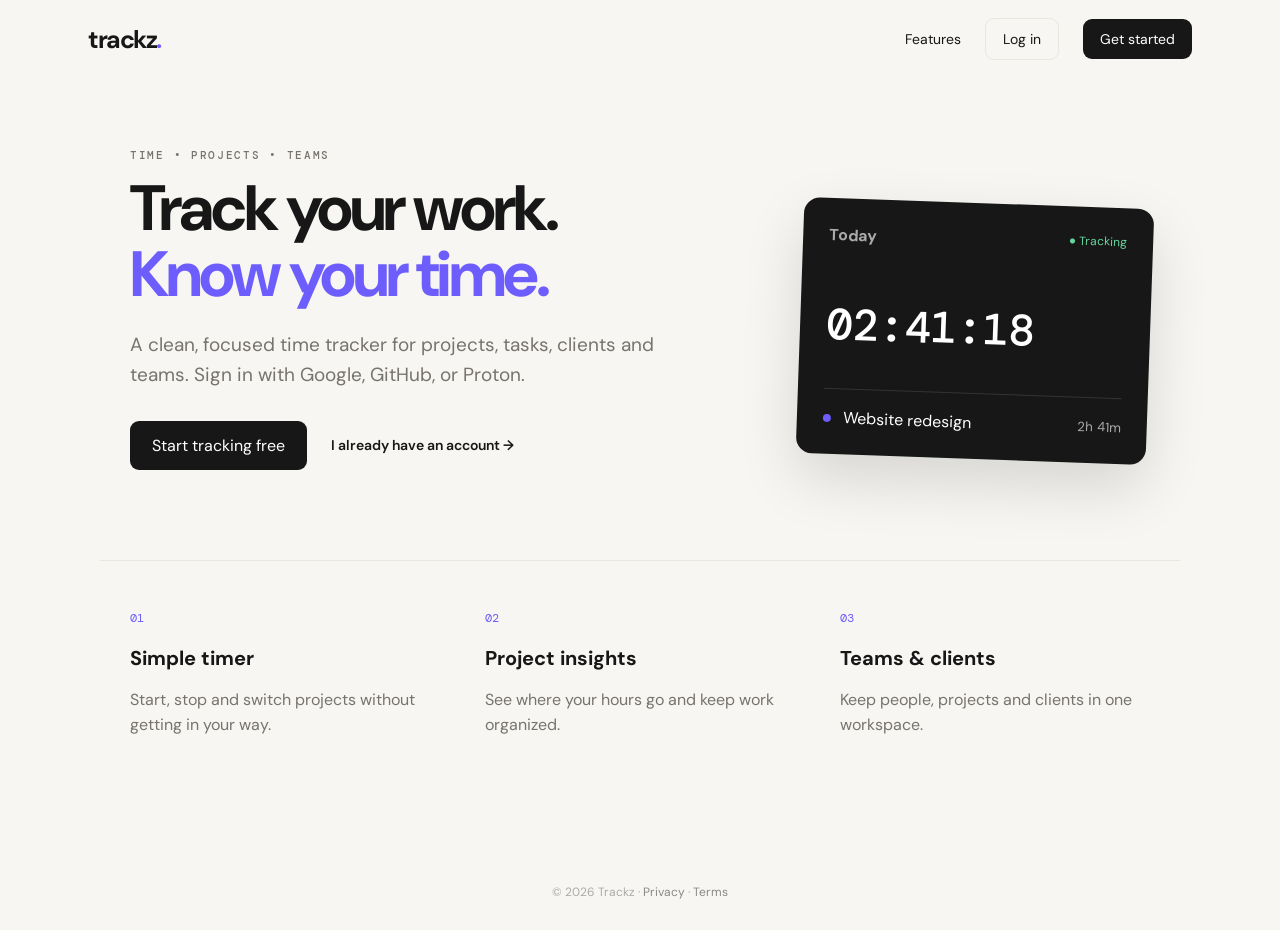
==== docs/index.html @ 12b36a04 "Publish Trackz on GitHub Pages. The Node server cannot run here, so the app is a static workspace th" ====
<!doctype html><html><head><meta charset="utf-8"><meta name="viewport" content="width=device-width,initial-scale=1"><title>Trackz — Time tracking</title><link rel="stylesheet" href="css/trackz.css"></head><body class="landing"><nav><a class="brand" href="index.html">trackz<span>.</span></a><div><a href="#features">Features</a><a href="login.html" class="btn ghost">Log in</a><a href="login.html" class="btn">Get started</a></div></nav><main class="hero"><div class="eyebrow">TIME • PROJECTS • TEAMS</div><h1>Track your work.<br><em>Know your time.</em></h1><p>A clean, focused time tracker for projects, tasks, clients and teams. Sign in with Google, GitHub, or Proton.</p><div class="actions"><a class="btn big" href="login.html">Start tracking free</a><a class="textlink" href="login.html">I already have an account →</a></div><div class="hero-card"><div class="mini-top"><b>Today</b><span>● Tracking</span></div><div class="timer-preview">02:41:18</div><div class="fake-row"><i></i><span>Website redesign</span><small>2h 41m</small></div></div></main><section id="features" class="features"><article><b>01</b><h3>Simple timer</h3><p>Start, stop and switch projects without getting in your way.</p></article><article><b>02</b><h3>Project insights</h3><p>See where your hours go and keep work organized.</p></article><article><b>03</b><h3>Teams & clients</h3><p>Keep people, projects and clients in one workspace.</p></article></section><footer>© 2026 Trackz · <a href="privacy.html">Privacy</a> · <a href="terms.html">Terms</a></footer></body></html>
---- docs/css/trackz.css ----
@import url('https://fonts.googleapis.com/css2?family=DM+Mono:wght@400;500&family=DM+Sans:wght@400;500;600;700&display=swap');
:root{--ink:#171717;--muted:#77736d;--line:#e9e6df;--paper:#f7f6f2;--white:#fff;--accent:#6d5dfc;--green:#21a36a}*{box-sizing:border-box}body{margin:0;color:var(--ink);background:var(--paper);font-family:'DM Sans',sans-serif}a{text-decoration:none;color:inherit}.brand{font-weight:700;font-size:25px;letter-spacing:-1.5px}.brand span{color:var(--accent)}.btn{border:0;background:var(--ink);color:#fff;border-radius:9px;padding:11px 17px;font:600 14px inherit;cursor:pointer;display:inline-flex;align-items:center;justify-content:center}.btn:hover{transform:translateY(-1px)}.btn.big{padding:14px 22px}.btn.ghost{background:transparent;color:var(--ink);border:1px solid var(--line)}.landing nav{height:78px;display:flex;align-items:center;justify-content:space-between;max-width:1160px;margin:auto;padding:0 28px}.landing nav div{display:flex;align-items:center;gap:24px;font-size:14px}.hero{max-width:1080px;margin:70px auto 90px;padding:0 30px;position:relative}.eyebrow{font:500 11px 'DM Mono';letter-spacing:1.7px;color:var(--muted)}h1{font-size:64px;line-height:1.03;letter-spacing:-3px;margin:14px 0 22px}.hero h1 em{font-style:normal;color:var(--accent)}.hero p{max-width:560px;color:var(--muted);font-size:19px;line-height:1.6}.actions{display:flex;gap:24px;align-items:center;margin-top:30px}.textlink{font-size:14px;font-weight:600}.hero-card{position:absolute;right:30px;top:55px;background:#171717;color:#fff;width:350px;padding:26px;border-radius:16px;box-shadow:0 24px 60px #0002;transform:rotate(2deg)}.mini-top{display:flex;justify-content:space-between;color:#aaa}.mini-top span{color:#65d59c;font-size:12px}.timer-preview{font:500 44px 'DM Mono';margin:50px 0 35px}.fake-row{border-top:1px solid #333;padding-top:18px;display:flex;gap:12px;align-items:center}.fake-row i{width:8px;height:8px;border-radius:50%;background:var(--accent)}.fake-row small{margin-left:auto;color:#aaa}.features{max-width:1080px;margin:auto;padding:45px 30px 100px;display:grid;grid-template-columns:repeat(3,1fr);gap:45px;border-top:1px solid var(--line)}.features b{font:12px 'DM Mono';color:var(--accent)}.features h3{font-size:20px;margin:18px 0 8px}.features p{color:var(--muted);line-height:1.6}footer{padding:30px;text-align:center;color:#aaa;font-size:12px}footer a{color:#888}.legal{max-width:760px;margin:40px auto 80px;padding:0 28px}.legal h1{font-size:48px;letter-spacing:-2px}.legal h2{font-size:22px;margin:36px 0 10px}.legal p{color:var(--muted);line-height:1.7;font-size:16px}.auth{min-height:100vh;display:grid;place-items:center;background:#171717}.auth-card{background:#fff;width:min(430px,calc(100% - 32px));padding:42px;border-radius:16px}.auth-card h1{font-size:36px;letter-spacing:-1.8px;margin:35px 0 8px}.auth-card p{color:var(--muted);line-height:1.5}.auth-card form{display:grid;gap:16px}label{font-size:13px;font-weight:600;display:grid;gap:7px}input,select,textarea{width:100%;border:1px solid #ddd8cf;border-radius:8px;padding:12px 13px;background:#fff;font:14px inherit;color:var(--ink);outline:none}input:focus,textarea:focus,select:focus{border-color:var(--accent)}textarea{min-height:100px;resize:vertical}.oauth{display:grid;gap:10px;margin-top:24px}.oauth a,.oauth-btn{border:1px solid var(--line);padding:12px;border-radius:8px;text-align:center;font-size:13px;font-weight:600;display:flex;align-items:center;justify-content:center;gap:10px}.oauth-btn svg{width:18px;height:18px;flex-shrink:0}.oauth-btn:hover{background:#f7f6f2}.oauth-page{min-height:100vh;display:grid;place-items:center;background:#f2f2f2}.oauth-page.github{background:#0d1117;color:#e6edf3}.oauth-shell{background:#fff;width:min(430px,calc(100% - 32px));padding:40px;border-radius:16px;box-shadow:0 16px 40px #0001}.oauth-page.github .oauth-shell{background:#161b22;border:1px solid #30363d;box-shadow:none}.oauth-brand{width:48px;height:48px;display:grid;place-items:center;margin-bottom:8px}.oauth-brand svg{width:40px;height:40px}.oauth-page h1{font-size:28px;letter-spacing:-1px;margin:8px 0}.oauth-page p{color:var(--muted);margin:0 0 24px}.oauth-page.github p{color:#8b949e}.oauth-page form{display:grid;gap:14px}.oauth-page .btn.big{width:100%}.oauth-page.github .btn{background:#238636}.oauth-page.google .btn{background:#1a73e8}.oauth-back{display:inline-block;margin-top:22px;font-size:13px;font-weight:600;color:var(--accent)}.oauth-page.github .oauth-back{color:#58a6ff}.connect-card{width:min(560px,calc(100% - 32px))}.setup-steps{margin:22px 0 8px;padding-left:20px;color:var(--muted);line-height:1.55;font-size:14px}.setup-steps li{margin:0 0 14px}.setup-steps a{color:var(--accent);font-weight:600}.setup-steps code{font:12px 'DM Mono',monospace;background:#f0eee8;padding:2px 6px;border-radius:4px}.copy-row{display:flex;gap:8px;margin-top:8px}.copy-row input{font:12px 'DM Mono',monospace}.or{display:flex;align-items:center;gap:10px;color:#aaa;margin:22px 0}.or:before,.or:after{content:'';height:1px;background:var(--line);flex:1}.or span{font-size:11px}.switch{text-align:center;margin-bottom:0}.switch a{color:var(--accent);font-weight:600}.error{color:#c0392b;font-size:13px}.app{min-height:100vh;display:flex}.app aside{width:235px;background:#fff;border-right:1px solid var(--line);padding:27px 17px;display:flex;flex-direction:column}.side{margin-top:55px;display:grid;gap:6px}.side a{padding:11px 12px;border-radius:8px;color:#777;display:flex;gap:12px;font-size:14px}.side a.active,.side a:hover{background:#f0eee8;color:var(--ink)}.side-bottom{margin-top:auto}.content{flex:1;padding:40px 5vw;max-width:1400px}.top{display:flex;align-items:center;justify-content:space-between;margin-bottom:35px}.top h1{font-size:38px;letter-spacing:-2px;margin:8px 0}.user{font-size:13px;font-weight:600}.stats{display:grid;grid-template-columns:repeat(4,1fr);gap:14px;margin-bottom:25px}.stats>div,.panel{background:#fff;border:1px solid var(--line);border-radius:13px;padding:22px}.stats span,.stats small{display:block;color:var(--muted);font-size:12px}.stats strong{display:block;font:500 28px 'DM Mono';margin:14px 0 7px}.grid{display:grid;grid-template-columns:1.4fr 1fr;gap:18px}.panel-head{display:flex;justify-content:space-between;align-items:center}.panel-head h2{font-size:16px;margin:0}.panel-head a{font-size:12px;color:var(--accent);font-weight:600}.list{margin-top:18px}.list:empty:after{content:'No activity yet.';display:block;color:#aaa;padding:25px 0;text-align:center}.row{display:flex;align-items:center;padding:15px 0;border-bottom:1px solid var(--line);gap:12px}.row:last-child{border:0}.dot{width:9px;height:9px;border-radius:50%}.row main{flex:1}.row main b{font-size:13px}.row main small{display:block;color:#999;margin-top:4px}.row>time{font:12px 'DM Mono'}.timer-panel{background:#171717;color:#fff;border-radius:16px;padding:45px;text-align:center;margin-bottom:20px}.timer-input{max-width:500px;background:#292929;border-color:#444;color:#fff;text-align:center;font-size:16px}.timer-panel select{max-width:500px;background:#292929;border-color:#444;color:#fff;margin:12px}.timer-panel #clock{font:500 70px 'DM Mono';margin:45px 0}.timer-btn{background:#fff;color:#171717;min-width:160px}.project-grid{display:grid;grid-template-columns:repeat(3,1fr);gap:16px}.project-card{background:#fff;border:1px solid var(--line);border-radius:13px;padding:22px;min-height:180px}.project-card .swatch{width:12px;height:12px;border-radius:50%;display:inline-block;margin-right:8px}.project-card h3{margin:30px 0 5px}.project-card p{color:#888;font-size:13px}.modal{position:fixed;inset:0;background:#0008;display:grid;place-items:center;padding:20px}.modal.hidden{display:none}.modal-card{background:#fff;border-radius:15px;padding:30px;width:min(500px,100%);position:relative}.modal-card h2{margin-top:0}.modal-card form{display:grid;gap:15px}.close{position:absolute;right:15px;top:12px;border:0;background:none;font-size:25px;cursor:pointer}@media(max-width:900px){.hero-card{position:relative;right:auto;top:auto;margin:50px 0 0;width:100%}.features{grid-template-columns:1fr}.stats{grid-template-columns:1fr 1fr}.grid,.project-grid{grid-template-columns:1fr}.app aside{width:65px;padding:20px 8px}.side span,.side-bottom span{display:none}.side a{justify-content:center}.content{padding:28px 18px}.top h1{font-size:30px}h1{font-size:46px}.landing nav div a:not(.btn){display:none}}@media(max-width:520px){.stats{grid-template-columns:1fr}.auth-card{padding:28px}.timer-panel{padding:28px 12px}.timer-panel #clock{font-size:42px}.hero{margin-top:40px}}
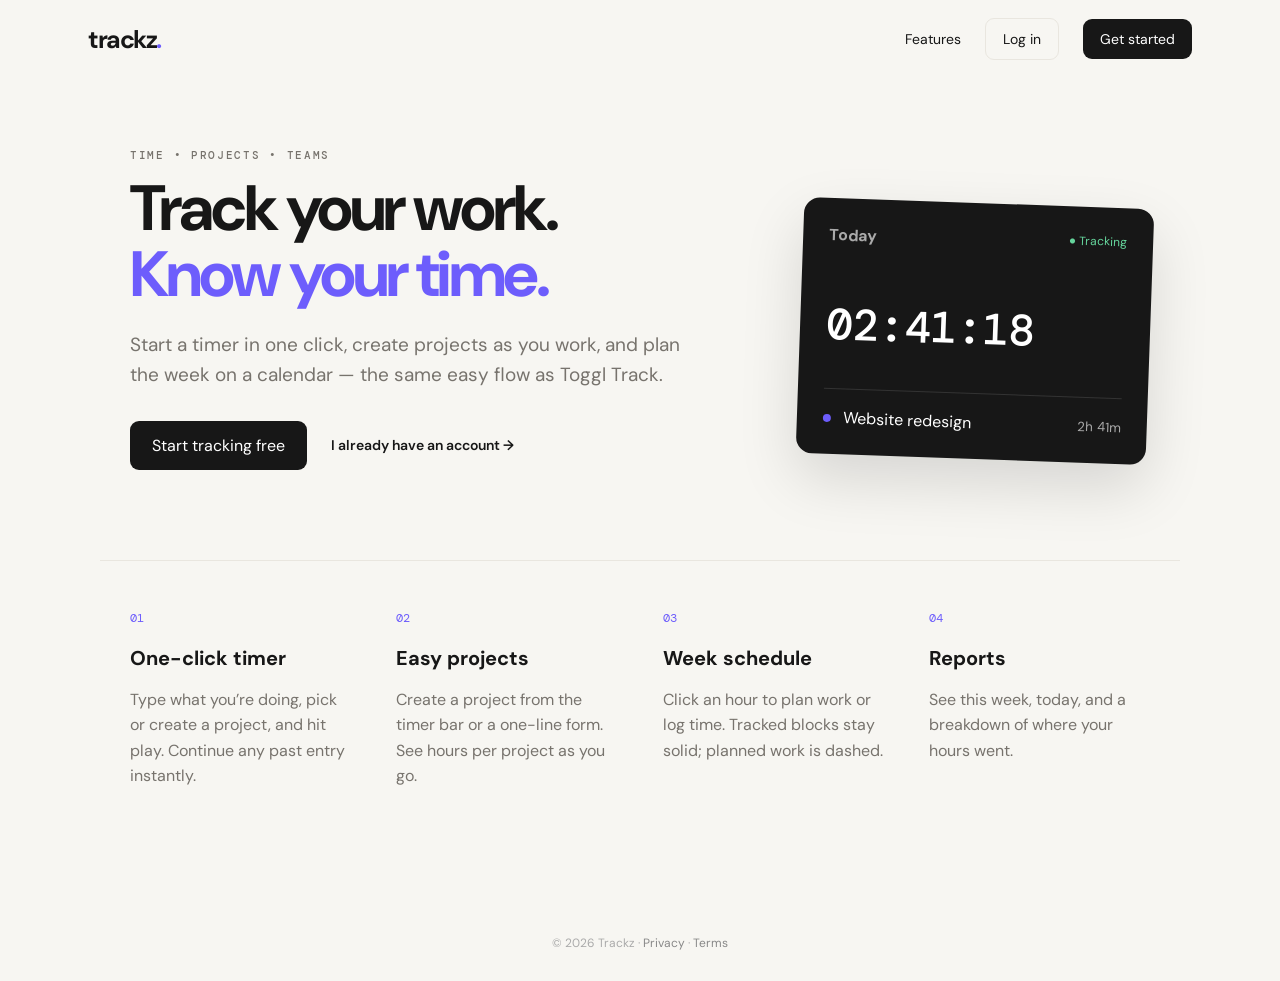
==== commit 73a87488: "Make Trackz feel like Toggl Track. Add a persistent timer bar, one-click project create, continue/ma" ====
--- a/docs/index.html
+++ b/docs/index.html
@@ -1 +1 @@
-<!doctype html><html><head><meta charset="utf-8"><meta name="viewport" content="width=device-width,initial-scale=1"><title>Trackz — Time tracking</title><link rel="stylesheet" href="css/trackz.css"></head><body class="landing"><nav><a class="brand" href="index.html">trackz<span>.</span></a><div><a href="#features">Features</a><a href="login.html" class="btn ghost">Log in</a><a href="login.html" class="btn">Get started</a></div></nav><main class="hero"><div class="eyebrow">TIME • PROJECTS • TEAMS</div><h1>Track your work.<br><em>Know your time.</em></h1><p>A clean, focused time tracker for projects, tasks, clients and teams. Sign in with Google, GitHub, or Proton.</p><div class="actions"><a class="btn big" href="login.html">Start tracking free</a><a class="textlink" href="login.html">I already have an account →</a></div><div class="hero-card"><div class="mini-top"><b>Today</b><span>● Tracking</span></div><div class="timer-preview">02:41:18</div><div class="fake-row"><i></i><span>Website redesign</span><small>2h 41m</small></div></div></main><section id="features" class="features"><article><b>01</b><h3>Simple timer</h3><p>Start, stop and switch projects without getting in your way.</p></article><article><b>02</b><h3>Project insights</h3><p>See where your hours go and keep work organized.</p></article><article><b>03</b><h3>Teams & clients</h3><p>Keep people, projects and clients in one workspace.</p></article></section><footer>© 2026 Trackz · <a href="privacy.html">Privacy</a> · <a href="terms.html">Terms</a></footer></body></html>
+<!doctype html><html><head><meta charset="utf-8"><meta name="viewport" content="width=device-width,initial-scale=1"><title>Trackz — Time tracking</title><link rel="stylesheet" href="css/trackz.css"></head><body class="landing"><nav><a class="brand" href="index.html">trackz<span>.</span></a><div><a href="#features">Features</a><a href="login.html" class="btn ghost">Log in</a><a href="login.html" class="btn">Get started</a></div></nav><main class="hero"><div class="eyebrow">TIME • PROJECTS • TEAMS</div><h1>Track your work.<br><em>Know your time.</em></h1><p>Start a timer in one click, create projects as you work, and plan the week on a calendar — the same easy flow as Toggl Track.</p><div class="actions"><a class="btn big" href="login.html">Start tracking free</a><a class="textlink" href="login.html">I already have an account →</a></div><div class="hero-card"><div class="mini-top"><b>Today</b><span>● Tracking</span></div><div class="timer-preview">02:41:18</div><div class="fake-row"><i></i><span>Website redesign</span><small>2h 41m</small></div></div></main><section id="features" class="features"><article><b>01</b><h3>One-click timer</h3><p>Type what you’re doing, pick or create a project, and hit play. Continue any past entry instantly.</p></article><article><b>02</b><h3>Easy projects</h3><p>Create a project from the timer bar or a one-line form. See hours per project as you go.</p></article><article><b>03</b><h3>Week schedule</h3><p>Click an hour to plan work or log time. Tracked blocks stay solid; planned work is dashed.</p></article><article><b>04</b><h3>Reports</h3><p>See this week, today, and a breakdown of where your hours went.</p></article></section><footer>© 2026 Trackz · <a href="privacy.html">Privacy</a> · <a href="terms.html">Terms</a></footer></body></html>
--- a/docs/css/trackz.css
+++ b/docs/css/trackz.css
@@ -1,2 +1,68 @@
 @import url('https://fonts.googleapis.com/css2?family=DM+Mono:wght@400;500&family=DM+Sans:wght@400;500;600;700&display=swap');
 :root{--ink:#171717;--muted:#77736d;--line:#e9e6df;--paper:#f7f6f2;--white:#fff;--accent:#6d5dfc;--green:#21a36a}*{box-sizing:border-box}body{margin:0;color:var(--ink);background:var(--paper);font-family:'DM Sans',sans-serif}a{text-decoration:none;color:inherit}.brand{font-weight:700;font-size:25px;letter-spacing:-1.5px}.brand span{color:var(--accent)}.btn{border:0;background:var(--ink);color:#fff;border-radius:9px;padding:11px 17px;font:600 14px inherit;cursor:pointer;display:inline-flex;align-items:center;justify-content:center}.btn:hover{transform:translateY(-1px)}.btn.big{padding:14px 22px}.btn.ghost{background:transparent;color:var(--ink);border:1px solid var(--line)}.landing nav{height:78px;display:flex;align-items:center;justify-content:space-between;max-width:1160px;margin:auto;padding:0 28px}.landing nav div{display:flex;align-items:center;gap:24px;font-size:14px}.hero{max-width:1080px;margin:70px auto 90px;padding:0 30px;position:relative}.eyebrow{font:500 11px 'DM Mono';letter-spacing:1.7px;color:var(--muted)}h1{font-size:64px;line-height:1.03;letter-spacing:-3px;margin:14px 0 22px}.hero h1 em{font-style:normal;color:var(--accent)}.hero p{max-width:560px;color:var(--muted);font-size:19px;line-height:1.6}.actions{display:flex;gap:24px;align-items:center;margin-top:30px}.textlink{font-size:14px;font-weight:600}.hero-card{position:absolute;right:30px;top:55px;background:#171717;color:#fff;width:350px;padding:26px;border-radius:16px;box-shadow:0 24px 60px #0002;transform:rotate(2deg)}.mini-top{display:flex;justify-content:space-between;color:#aaa}.mini-top span{color:#65d59c;font-size:12px}.timer-preview{font:500 44px 'DM Mono';margin:50px 0 35px}.fake-row{border-top:1px solid #333;padding-top:18px;display:flex;gap:12px;align-items:center}.fake-row i{width:8px;height:8px;border-radius:50%;background:var(--accent)}.fake-row small{margin-left:auto;color:#aaa}.features{max-width:1080px;margin:auto;padding:45px 30px 100px;display:grid;grid-template-columns:repeat(3,1fr);gap:45px;border-top:1px solid var(--line)}.features b{font:12px 'DM Mono';color:var(--accent)}.features h3{font-size:20px;margin:18px 0 8px}.features p{color:var(--muted);line-height:1.6}footer{padding:30px;text-align:center;color:#aaa;font-size:12px}footer a{color:#888}.legal{max-width:760px;margin:40px auto 80px;padding:0 28px}.legal h1{font-size:48px;letter-spacing:-2px}.legal h2{font-size:22px;margin:36px 0 10px}.legal p{color:var(--muted);line-height:1.7;font-size:16px}.auth{min-height:100vh;display:grid;place-items:center;background:#171717}.auth-card{background:#fff;width:min(430px,calc(100% - 32px));padding:42px;border-radius:16px}.auth-card h1{font-size:36px;letter-spacing:-1.8px;margin:35px 0 8px}.auth-card p{color:var(--muted);line-height:1.5}.auth-card form{display:grid;gap:16px}label{font-size:13px;font-weight:600;display:grid;gap:7px}input,select,textarea{width:100%;border:1px solid #ddd8cf;border-radius:8px;padding:12px 13px;background:#fff;font:14px inherit;color:var(--ink);outline:none}input:focus,textarea:focus,select:focus{border-color:var(--accent)}textarea{min-height:100px;resize:vertical}.oauth{display:grid;gap:10px;margin-top:24px}.oauth a,.oauth-btn{border:1px solid var(--line);padding:12px;border-radius:8px;text-align:center;font-size:13px;font-weight:600;display:flex;align-items:center;justify-content:center;gap:10px}.oauth-btn svg{width:18px;height:18px;flex-shrink:0}.oauth-btn:hover{background:#f7f6f2}.oauth-page{min-height:100vh;display:grid;place-items:center;background:#f2f2f2}.oauth-page.github{background:#0d1117;color:#e6edf3}.oauth-shell{background:#fff;width:min(430px,calc(100% - 32px));padding:40px;border-radius:16px;box-shadow:0 16px 40px #0001}.oauth-page.github .oauth-shell{background:#161b22;border:1px solid #30363d;box-shadow:none}.oauth-brand{width:48px;height:48px;display:grid;place-items:center;margin-bottom:8px}.oauth-brand svg{width:40px;height:40px}.oauth-page h1{font-size:28px;letter-spacing:-1px;margin:8px 0}.oauth-page p{color:var(--muted);margin:0 0 24px}.oauth-page.github p{color:#8b949e}.oauth-page form{display:grid;gap:14px}.oauth-page .btn.big{width:100%}.oauth-page.github .btn{background:#238636}.oauth-page.google .btn{background:#1a73e8}.oauth-back{display:inline-block;margin-top:22px;font-size:13px;font-weight:600;color:var(--accent)}.oauth-page.github .oauth-back{color:#58a6ff}.connect-card{width:min(560px,calc(100% - 32px))}.setup-steps{margin:22px 0 8px;padding-left:20px;color:var(--muted);line-height:1.55;font-size:14px}.setup-steps li{margin:0 0 14px}.setup-steps a{color:var(--accent);font-weight:600}.setup-steps code{font:12px 'DM Mono',monospace;background:#f0eee8;padding:2px 6px;border-radius:4px}.copy-row{display:flex;gap:8px;margin-top:8px}.copy-row input{font:12px 'DM Mono',monospace}.or{display:flex;align-items:center;gap:10px;color:#aaa;margin:22px 0}.or:before,.or:after{content:'';height:1px;background:var(--line);flex:1}.or span{font-size:11px}.switch{text-align:center;margin-bottom:0}.switch a{color:var(--accent);font-weight:600}.error{color:#c0392b;font-size:13px}.app{min-height:100vh;display:flex}.app aside{width:235px;background:#fff;border-right:1px solid var(--line);padding:27px 17px;display:flex;flex-direction:column}.side{margin-top:55px;display:grid;gap:6px}.side a{padding:11px 12px;border-radius:8px;color:#777;display:flex;gap:12px;font-size:14px}.side a.active,.side a:hover{background:#f0eee8;color:var(--ink)}.side-bottom{margin-top:auto}.content{flex:1;padding:40px 5vw;max-width:1400px}.top{display:flex;align-items:center;justify-content:space-between;margin-bottom:35px}.top h1{font-size:38px;letter-spacing:-2px;margin:8px 0}.user{font-size:13px;font-weight:600}.stats{display:grid;grid-template-columns:repeat(4,1fr);gap:14px;margin-bottom:25px}.stats>div,.panel{background:#fff;border:1px solid var(--line);border-radius:13px;padding:22px}.stats span,.stats small{display:block;color:var(--muted);font-size:12px}.stats strong{display:block;font:500 28px 'DM Mono';margin:14px 0 7px}.grid{display:grid;grid-template-columns:1.4fr 1fr;gap:18px}.panel-head{display:flex;justify-content:space-between;align-items:center}.panel-head h2{font-size:16px;margin:0}.panel-head a{font-size:12px;color:var(--accent);font-weight:600}.list{margin-top:18px}.list:empty:after{content:'No activity yet.';display:block;color:#aaa;padding:25px 0;text-align:center}.row{display:flex;align-items:center;padding:15px 0;border-bottom:1px solid var(--line);gap:12px}.row:last-child{border:0}.dot{width:9px;height:9px;border-radius:50%}.row main{flex:1}.row main b{font-size:13px}.row main small{display:block;color:#999;margin-top:4px}.row>time{font:12px 'DM Mono'}.timer-panel{background:#171717;color:#fff;border-radius:16px;padding:45px;text-align:center;margin-bottom:20px}.timer-input{max-width:500px;background:#292929;border-color:#444;color:#fff;text-align:center;font-size:16px}.timer-panel select{max-width:500px;background:#292929;border-color:#444;color:#fff;margin:12px}.timer-panel #clock{font:500 70px 'DM Mono';margin:45px 0}.timer-btn{background:#fff;color:#171717;min-width:160px}.project-grid{display:grid;grid-template-columns:repeat(3,1fr);gap:16px}.project-card{background:#fff;border:1px solid var(--line);border-radius:13px;padding:22px;min-height:180px}.project-card .swatch{width:12px;height:12px;border-radius:50%;display:inline-block;margin-right:8px}.project-card h3{margin:30px 0 5px}.project-card p{color:#888;font-size:13px}.modal{position:fixed;inset:0;background:#0008;display:grid;place-items:center;padding:20px}.modal.hidden{display:none}.modal-card{background:#fff;border-radius:15px;padding:30px;width:min(500px,100%);position:relative}.modal-card h2{margin-top:0}.modal-card form{display:grid;gap:15px}.close{position:absolute;right:15px;top:12px;border:0;background:none;font-size:25px;cursor:pointer}@media(max-width:900px){.hero-card{position:relative;right:auto;top:auto;margin:50px 0 0;width:100%}.features{grid-template-columns:1fr}.stats{grid-template-columns:1fr 1fr}.grid,.project-grid{grid-template-columns:1fr}.app aside{width:65px;padding:20px 8px}.side span,.side-bottom span{display:none}.side a{justify-content:center}.content{padding:28px 18px}.top h1{font-size:30px}h1{font-size:46px}.landing nav div a:not(.btn){display:none}}@media(max-width:520px){.stats{grid-template-columns:1fr}.auth-card{padding:28px}.timer-panel{padding:28px 12px}.timer-panel #clock{font-size:42px}.hero{margin-top:40px}}
+.app .content{padding-top:24px;max-width:none;width:100%}
+.top.slim{margin-bottom:18px}
+.top.slim h1{font-size:28px;letter-spacing:-1px;margin:6px 0 0}
+.hint{color:var(--muted);margin:-4px 0 18px;font-size:14px}
+.trackbar{display:flex;align-items:center;gap:10px;background:#fff;border:1px solid var(--line);border-radius:14px;padding:8px 8px 8px 16px;margin-bottom:22px;box-shadow:0 10px 30px #0000000c;position:sticky;top:12px;z-index:5}
+.trackbar.running{box-shadow:0 0 0 2px #21a36a33,0 10px 30px #0000000c}
+.trackbar input{border:0;flex:1;padding:12px 0;font-size:16px;background:transparent}
+.trackbar input:focus{border:0}
+.trackbar time{font:500 16px 'DM Mono';min-width:88px;text-align:right;color:var(--muted)}
+.trackbar.running time{color:var(--green)}
+.play{width:48px;height:48px;border:0;border-radius:50%;background:var(--green);color:#fff;font-size:16px;cursor:pointer;flex-shrink:0}
+.play.stop{background:#e45656}
+.project-pick{position:relative}
+.project-btn{border:0;background:#f3f1eb;border-radius:8px;padding:10px 12px;font:600 13px inherit;cursor:pointer;display:flex;align-items:center;gap:8px;white-space:nowrap}
+.project-menu{position:absolute;right:0;top:calc(100% + 8px);width:260px;background:#fff;border:1px solid var(--line);border-radius:12px;box-shadow:0 16px 40px #0002;padding:8px;z-index:8}
+.project-menu.hidden{display:none}
+.menu-item{width:100%;border:0;background:transparent;text-align:left;padding:9px 10px;border-radius:8px;display:flex;align-items:center;gap:8px;cursor:pointer;font:14px inherit}
+.menu-item:hover{background:#f3f1eb}
+.create-project{display:grid;gap:8px;padding:8px;border-top:1px solid var(--line);margin-top:6px}
+.swatches{display:flex;gap:6px;flex-wrap:wrap}
+.swatch-btn{width:18px;height:18px;border-radius:50%;border:2px solid transparent;padding:0;cursor:pointer}
+.swatch-btn.on{border-color:#171717}
+.day-group{background:#fff;border:1px solid var(--line);border-radius:14px;padding:8px 18px 4px;margin-bottom:14px}
+.day-head{display:flex;justify-content:space-between;align-items:center;padding:12px 0 4px}
+.day-head h2{font-size:15px;margin:0}
+.day-head strong{font:500 13px 'DM Mono';color:var(--muted)}
+.entry{display:flex;align-items:center;gap:12px;padding:12px 0;border-top:1px solid var(--line)}
+.entry main{flex:1;min-width:0}
+.entry main b{display:block;font-size:14px}
+.entry main small{color:#999;font-size:12px}
+.entry time{font:13px 'DM Mono'}
+.entry.live{background:#f4fff8;margin:0 -18px;padding-left:18px;padding-right:18px}
+.chip{display:inline-flex;align-items:center;gap:6px;background:#f3f1eb;border-radius:999px;padding:3px 8px;font-size:12px;font-weight:600;margin:6px 8px 4px 0}
+.chip.muted{color:#999;font-weight:500}
+.icon-btn{width:32px;height:32px;border:0;border-radius:8px;background:#f3f1eb;cursor:pointer}
+.icon-btn:hover{background:#e8e4da}
+.icon-btn.danger:hover{background:#fde8e8;color:#c0392b}
+.quick-add{display:flex;gap:10px;align-items:center;flex-wrap:wrap;background:#fff;border:1px solid var(--line);border-radius:14px;padding:12px;margin-bottom:18px}
+.quick-add input{flex:1;min-width:160px}
+.project-top{display:flex;align-items:center;justify-content:space-between}
+.project-meta{display:flex;justify-content:space-between;margin:18px 0 12px;font-size:13px;color:var(--muted)}
+.project-meta strong{font:500 18px 'DM Mono';color:var(--ink)}
+.project-actions{display:flex;gap:8px}
+.project-actions .btn{flex:1}
+.btn.danger{color:#c0392b}
+.split{display:grid;grid-template-columns:1fr 1fr;gap:12px}
+.week-nav{display:flex;gap:8px}
+.cal{display:grid;grid-template-columns:56px repeat(7,1fr);gap:6px;min-height:620px}
+.cal-hours{padding-top:52px}
+.cal-hours div{height:44px;color:#aaa;font:11px 'DM Mono'}
+.cal-day{background:#fff;border:1px solid var(--line);border-radius:12px;overflow:hidden}
+.cal-day.today{border-color:#cfc8ff}
+.cal-day header{display:flex;justify-content:space-between;align-items:center;padding:10px 10px 6px;font-size:12px;color:var(--muted)}
+.cal-slots{position:relative;display:grid}
+.cal-slot{height:44px;border:0;border-top:1px solid #f0eee8;background:transparent;cursor:pointer}
+.cal-slot:hover{background:#f7f4ff}
+.cal-block{position:absolute;left:6px;right:6px;border-radius:8px;color:#fff;padding:6px 8px;overflow:hidden;font-size:11px;text-align:left}
+.cal-block.planned{outline:2px dashed #fff;outline-offset:-3px;opacity:.9}
+.cal-block b{display:block;white-space:nowrap;overflow:hidden;text-overflow:ellipsis}
+.cal-block button{position:absolute;top:2px;right:4px;border:0;background:transparent;color:#fff;cursor:pointer}
+.bar{height:6px;background:#f0eee8;border-radius:99px;margin-top:8px;overflow:hidden}
+.bar span{display:block;height:100%}
+.panel.empty,.empty-copy{color:var(--muted);text-align:center;padding:28px 10px}
+.features{grid-template-columns:repeat(4,1fr)}
+@media(max-width:1100px){.cal{grid-template-columns:40px repeat(7,minmax(90px,1fr));overflow:auto}.features{grid-template-columns:1fr 1fr}.trackbar{flex-wrap:wrap}.trackbar input{min-width:200px}}
+@media(max-width:900px){.features{grid-template-columns:1fr}.split,.quick-add{grid-template-columns:1fr}.quick-add{display:grid}}
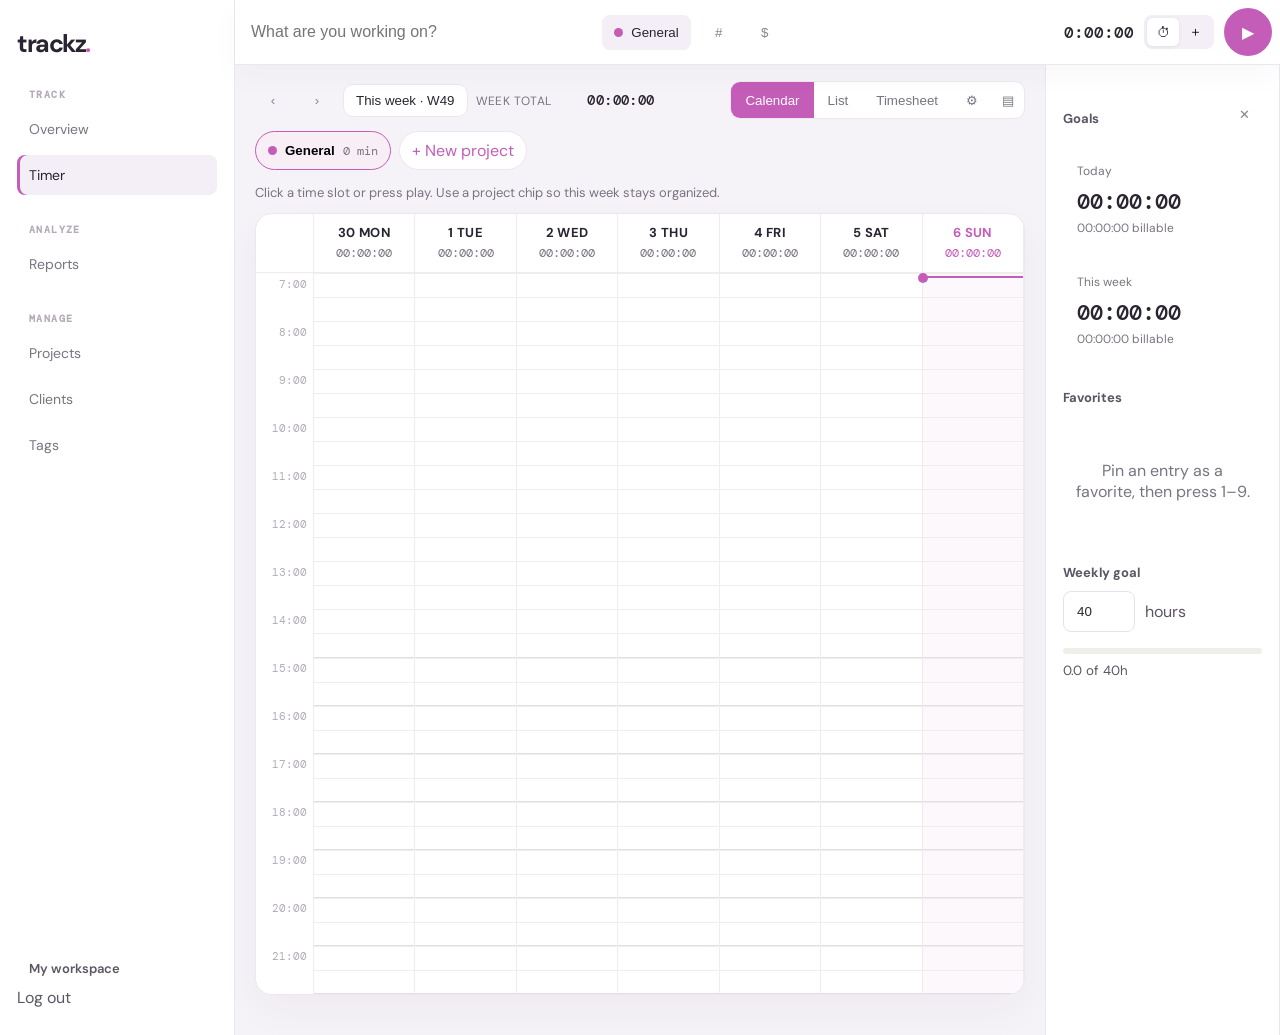
==== commit f12d52eb: "Fix overlapping calendar entries and publish the app home. Click a block to edit or delete it, keep " ====
--- a/docs/index.html
+++ b/docs/index.html
@@ -1 +1,14 @@
-<!doctype html><html><head><meta charset="utf-8"><meta name="viewport" content="width=device-width,initial-scale=1"><title>Trackz — Time tracking</title><link rel="stylesheet" href="css/trackz.css"></head><body class="landing"><nav><a class="brand" href="index.html">trackz<span>.</span></a><div><a href="#features">Features</a><a href="login.html" class="btn ghost">Log in</a><a href="login.html" class="btn">Get started</a></div></nav><main class="hero"><div class="eyebrow">TIME • PROJECTS • TEAMS</div><h1>Track your work.<br><em>Know your time.</em></h1><p>Start a timer in one click, create projects as you work, and plan the week on a calendar — the same easy flow as Toggl Track.</p><div class="actions"><a class="btn big" href="login.html">Start tracking free</a><a class="textlink" href="login.html">I already have an account →</a></div><div class="hero-card"><div class="mini-top"><b>Today</b><span>● Tracking</span></div><div class="timer-preview">02:41:18</div><div class="fake-row"><i></i><span>Website redesign</span><small>2h 41m</small></div></div></main><section id="features" class="features"><article><b>01</b><h3>One-click timer</h3><p>Type what you’re doing, pick or create a project, and hit play. Continue any past entry instantly.</p></article><article><b>02</b><h3>Easy projects</h3><p>Create a project from the timer bar or a one-line form. See hours per project as you go.</p></article><article><b>03</b><h3>Week schedule</h3><p>Click an hour to plan work or log time. Tracked blocks stay solid; planned work is dashed.</p></article><article><b>04</b><h3>Reports</h3><p>See this week, today, and a breakdown of where your hours went.</p></article></section><footer>© 2026 Trackz · <a href="privacy.html">Privacy</a> · <a href="terms.html">Terms</a></footer></body></html>
+<!doctype html>
+<html>
+<head>
+  <meta charset="utf-8">
+  <meta name="viewport" content="width=device-width,initial-scale=1">
+  <title>Trackz</title>
+  <link rel="stylesheet" href="css/trackz.css?v=4">
+  <script>location.replace('timer.html');</script>
+  <meta http-equiv="refresh" content="0;url=timer.html">
+</head>
+<body class="landing">
+  <p style="padding:40px;font:16px 'DM Sans',sans-serif"><a href="timer.html">Open Trackz</a></p>
+</body>
+</html>
--- a/docs/css/trackz.css
+++ b/docs/css/trackz.css
@@ -66,3 +66,154 @@
 .features{grid-template-columns:repeat(4,1fr)}
 @media(max-width:1100px){.cal{grid-template-columns:40px repeat(7,minmax(90px,1fr));overflow:auto}.features{grid-template-columns:1fr 1fr}.trackbar{flex-wrap:wrap}.trackbar input{min-width:200px}}
 @media(max-width:900px){.features{grid-template-columns:1fr}.split,.quick-add{grid-template-columns:1fr}.quick-add{display:grid}}
+.nav-label{margin:28px 12px 8px;font:600 10px 'DM Mono';letter-spacing:1.4px;color:#aaa;text-transform:uppercase}
+.side.tight{margin-top:0}
+.user-chip{font-size:13px;font-weight:600;padding:0 12px 10px}
+.timer-page{background:#f3f1eb}
+.timer-page .content,.workspace{flex:1;min-width:0;display:flex;flex-direction:column}
+.workspace .trackbar{margin:0;border:0;border-bottom:1px solid var(--line);border-radius:0;position:sticky;top:0;box-shadow:0 8px 24px #0000000a}
+.clock-input{width:92px;border:0;background:transparent;font:500 16px 'DM Mono';text-align:right;padding:0}
+.trackbar.manual .clock-input{background:#f3f1eb;border-radius:8px;padding:8px}
+.ghost-ico{border:0;background:transparent;width:36px;height:36px;border-radius:8px;color:#888;font:600 14px inherit;cursor:pointer}
+.ghost-ico.on{color:var(--accent);background:#efeaff}
+.mode-switch{display:flex;background:#f3f1eb;border-radius:8px;padding:3px}
+.mode-switch button{border:0;background:transparent;width:32px;height:28px;border-radius:6px;cursor:pointer}
+.mode-switch button.on{background:#fff;box-shadow:0 1px 4px #0001}
+.workspace-body{display:flex;flex:1;min-height:0}
+.workspace-main{flex:1;padding:18px 22px 48px;min-width:0}
+.view-bar{display:flex;justify-content:space-between;align-items:center;gap:12px;margin-bottom:16px;flex-wrap:wrap}
+.view-tabs{display:flex;background:#fff;border:1px solid var(--line);border-radius:10px;overflow:hidden}
+.view-tabs button{border:0;background:transparent;padding:8px 14px;font:600 13px inherit;cursor:pointer;color:var(--muted)}
+.view-tabs button.on{background:#171717;color:#fff}
+.range-nav{display:flex;align-items:center;gap:8px}
+.range-nav strong{font-size:14px;min-width:120px;text-align:center}
+.insights{width:260px;background:#fff;border-left:1px solid var(--line);padding:18px 16px;flex-shrink:0}
+.insights.hidden{display:none}
+.insight-head{display:flex;justify-content:space-between;align-items:center;margin-bottom:12px}
+.insight-head h2,.insights h3{font-size:13px;margin:18px 0 10px}
+.stat-card{display:block;background:#f7f6f2;border-radius:12px;padding:14px;margin-bottom:10px}
+.stat-card span,.stat-card small{display:block;color:var(--muted);font-size:12px}
+.stat-card strong{display:block;font:500 22px 'DM Mono';margin:8px 0 4px}
+.fav-list{display:grid;gap:8px}
+.fav{border:1px solid var(--line);background:#fff;border-radius:10px;padding:8px 10px;text-align:left;cursor:pointer;display:flex;gap:8px;align-items:center}
+.goal{display:grid;grid-template-columns:72px auto;gap:8px 10px;align-items:center}
+.goal .bar{grid-column:1/-1}
+.toggl-day{padding:0;overflow:hidden}
+.toggl-day .day-head{padding:14px 18px;border-bottom:1px solid var(--line)}
+.toggl-day .day-head small{display:block;color:var(--muted);font-weight:500;margin-top:2px}
+.te{display:flex;align-items:center;gap:10px;padding:10px 16px;border-bottom:1px solid var(--line);background:#fff}
+.te:hover{background:#fbfaf7}
+.te.live{background:#f4fff8}
+.te-desc{border:0;background:transparent;flex:1;min-width:140px;padding:6px 0;font:14px inherit}
+.te-tags{display:flex;gap:4px;flex-wrap:wrap}
+.tag{background:#efeaff;color:var(--accent);border-radius:999px;padding:2px 7px;font-size:11px;font-weight:600}
+.te-range{color:#999;font:12px 'DM Mono';white-space:nowrap}
+.te.group{flex-wrap:wrap}
+.te.group .count{background:#171717;color:#fff;border-radius:999px;min-width:22px;height:22px;display:grid;place-items:center;font-size:11px}
+.group-kids{width:100%;display:none}
+.te.group:hover .group-kids,.te.group:focus-within .group-kids{display:block}
+.empty-timer{text-align:center;padding:80px 20px;color:var(--muted)}
+.empty-timer h2{font-size:28px;letter-spacing:-1px;margin:0 0 8px;color:var(--ink)}
+.sheet{overflow:auto;background:#fff;border:1px solid var(--line);border-radius:12px}
+.sheet table{width:100%;border-collapse:collapse;font-size:13px}
+.sheet th,.sheet td{padding:10px;border-bottom:1px solid var(--line);text-align:center}
+.sheet th:first-child,.sheet td:first-child{text-align:left}
+.menu-item small{display:block;color:#999;font-size:11px;margin-left:17px}
+@media(max-width:980px){.insights{display:none}.te-range{display:none}}
+.desc-wrap{position:relative;flex:1;min-width:160px}
+.desc-wrap input{width:100%}
+.suggest{position:absolute;left:0;right:0;top:100%;background:#fff;border:1px solid var(--line);border-radius:10px;box-shadow:0 12px 30px #0002;z-index:9;padding:6px}
+.suggest button{display:block;width:100%;border:0;background:transparent;text-align:left;padding:8px 10px;border-radius:8px;cursor:pointer}
+.suggest button:hover{background:#f3f1eb}
+.check{display:flex;align-items:center;gap:8px;font-weight:600}
+.check input{width:auto}
+.te .pick{width:auto}
+.chip-btn{border:0;background:transparent;padding:0;cursor:pointer}
+.te-dur{width:78px;border:0;background:transparent;font:13px 'DM Mono';text-align:right}
+.te-range{border:0;background:transparent;color:#999;font:12px 'DM Mono';cursor:pointer}
+.more{position:relative}
+.more-menu{position:absolute;right:0;top:32px;background:#fff;border:1px solid var(--line);border-radius:10px;box-shadow:0 12px 30px #0002;min-width:170px;z-index:8;padding:6px}
+.more-menu button{display:block;width:100%;border:0;background:transparent;text-align:left;padding:8px 10px;cursor:pointer;border-radius:8px}
+.more-menu button:hover{background:#f3f1eb}
+.te.group.open .group-kids{display:block}
+.bulk-bar{display:flex;gap:10px;align-items:center;background:#171717;color:#fff;border-radius:10px;padding:10px 14px;margin-bottom:12px}
+.bulk-bar button{border:0;background:#fff;color:#171717;border-radius:8px;padding:6px 10px;cursor:pointer;font:600 12px inherit}
+.bulk-bar .danger{background:#e45656;color:#fff}
+.editor-actions{display:flex;flex-wrap:wrap;gap:8px}
+.keys{padding-left:0;list-style:none}
+.keys li{display:flex;gap:10px;align-items:center;margin:10px 0}
+kbd{background:#f3f1eb;border:1px solid var(--line);border-radius:6px;padding:2px 7px;font:12px 'DM Mono'}
+#toast{position:fixed;right:20px;bottom:20px;background:#171717;color:#fff;padding:12px 16px;border-radius:12px;display:none;gap:12px;align-items:center;z-index:20}
+#toast.show{display:flex}
+#toast button{border:0;background:#fff;color:#171717;border-radius:8px;padding:6px 10px;cursor:pointer;font:600 12px inherit}
+.focus{position:fixed;inset:0;background:#171717ee;color:#fff;display:grid;place-items:center;z-index:30;text-align:center}
+.focus.hidden{display:none}
+.focus .close{position:absolute;right:24px;top:18px;color:#fff}
+#focusClock{font:500 72px 'DM Mono';margin:10px 0 24px}
+.cal-slot.half{height:22px}
+.cal-block .resize{position:absolute;left:0;right:0;bottom:0;height:8px;cursor:ns-resize}
+.cal-daytotals{display:grid;grid-template-columns:56px repeat(7,1fr);gap:6px;margin-bottom:8px;font:12px 'DM Mono';color:var(--muted);text-align:center}
+.cal-daytotals::before{content:''}
+.sheet-cell{width:100%;border:0;background:transparent;text-align:center;font:13px 'DM Mono'}
+.sheet .totals{font-weight:700;background:#f7f6f2}
+.muted{color:#bbb}
+[hidden],.hidden,.modal[hidden],.bulk-bar[hidden]{display:none!important}
+.app{--ink:#2a2430;--muted:#7a7380;--line:#e7e1ea;--paper:#f6f3f8;--white:#fff;--accent:#c45db8;--green:#2f9e6d;background:#f6f3f8;color:#2a2430}
+.app aside{background:#fff;border-right:1px solid #ece6ef;color:#5c5563}
+.app .side a{color:#7a7380}
+.app .side a.active,.app .side a:hover{background:#f4eef6;color:#2a2430;box-shadow:inset 3px 0 0 #c45db8}
+.app .brand{color:#2a2430}
+.app .btn{background:#c45db8;color:#fff}
+.app .btn.ghost{background:transparent;color:#2a2430;border-color:#e7e1ea}
+.app input,.app select,.app textarea{background:#fff;border-color:#e7e1ea;color:#2a2430}
+.timer-page{background:#f6f3f8}
+.workspace .trackbar{background:#fff;border-bottom:1px solid #ece6ef;box-shadow:0 10px 30px #2a243008}
+.trackbar input,.clock-input{color:#2a2430}
+.play{background:#c45db8;color:#fff}
+.play.stop{background:#e05656}
+.project-btn,.mode-switch{background:#f4eef6;color:#2a2430}
+.mode-switch button.on{background:#fff;color:#2a2430}
+.ghost-ico{color:#8a8290}
+.ghost-ico.on{color:#c45db8;background:#f4eef6}
+.workspace-main{padding:16px 20px 40px}
+.view-bar{margin-bottom:12px}
+.week-pill{border:0;background:#fff;color:#2a2430;border-radius:10px;padding:8px 12px;font:600 13px inherit;cursor:pointer;border:1px solid #ece6ef}
+.week-total{color:#7a7380;font-size:12px;letter-spacing:.4px;text-transform:uppercase}
+.week-total strong{display:inline-block;margin-left:6px;color:#2a2430;font:500 14px 'DM Mono';text-transform:none}
+.view-tabs{background:#fff;border:1px solid #ece6ef}
+.view-tabs button{color:#7a7380}
+.view-tabs button.on{background:#c45db8;color:#fff}
+.insights{background:#fff;border-left:1px solid #ece6ef}
+.stat-card,.fav,.day-group,.te,.sheet,.project-menu,.more-menu,.suggest,.modal-card{background:#fff;border-color:#ece6ef;color:#2a2430}
+.te:hover{background:#fbf8fc}
+.graph{display:grid;grid-template-columns:58px repeat(7,minmax(0,1fr));background:#fff;border:1px solid #ece6ef;border-radius:16px;overflow:hidden;min-height:calc(var(--hours,15) * var(--row,48px) + 62px);box-shadow:0 16px 40px #2a24300a}
+.graph-corner{border-bottom:1px solid #f0ebf2;border-right:1px solid #f0ebf2}
+.graph-dayhead{padding:10px 8px;border-bottom:1px solid #f0ebf2;border-right:1px solid #f0ebf2;text-align:center}
+.graph-dayhead b{display:block;font-size:13px;letter-spacing:.4px}
+.graph-dayhead span{display:block;margin-top:4px;color:#7a7380;font:12px 'DM Mono'}
+.graph-dayhead.today{color:#c45db8}
+.graph-dayhead.today span{color:#c45db8}
+.graph-hours{border-right:1px solid #f0ebf2}
+.graph-hours div{height:var(--row,48px);color:#b3aab8;font:11px 'DM Mono';padding:4px 6px 0 0;text-align:right}
+.graph-col{position:relative;border-right:1px solid #f0ebf2;min-height:calc(var(--hours,15) * var(--row,48px));background-image:linear-gradient(#e4dce8 1px,transparent 1px);background-size:100% var(--row,48px)}
+.cal-hint{margin:0 0 12px;color:#7a7380;font-size:13px}
+.cal-block.live{box-shadow:0 0 0 2px #fff,0 8px 16px #c45db833}
+.graph-col.today{background-color:#c45db80a}
+.cal-slots{position:absolute;inset:0;display:grid}
+.now-line{position:absolute;left:0;right:0;height:0;border-top:2px solid #c45db8;z-index:3;pointer-events:none}
+.now-line i{position:absolute;left:-5px;top:-5px;width:10px;height:10px;border-radius:50%;background:#c45db8}
+.cal-block{position:absolute;left:6px;right:auto;border-radius:8px;color:#fff;padding:8px 10px 10px;overflow:hidden;font-size:11px;z-index:2;box-shadow:0 8px 16px #2a243014;display:flex;flex-direction:column;gap:2px;cursor:pointer;box-sizing:border-box}
+.cal-block b,.cal-block small{display:block;white-space:nowrap;overflow:hidden;text-overflow:ellipsis;line-height:1.25;pointer-events:none}
+.cal-block small{opacity:.88}
+.cal-tools{position:absolute;top:4px;right:4px;display:none;gap:4px;z-index:4}
+.cal-block:hover{z-index:6;overflow:visible}
+.cal-block:hover .cal-tools{display:flex}
+.cal-tools button{position:static;width:22px;height:22px;border:0;border-radius:6px;background:#0006;color:#fff;cursor:pointer;font-size:11px;line-height:22px;padding:0}
+.bulk-bar{background:#2a2430}
+.empty-timer h2{color:#2a2430}
+.nav-label{color:#b3aab8}
+.project-strip{display:flex;gap:8px;flex-wrap:wrap;margin:0 0 14px}
+.proj-chip{border:1px solid #ece6ef;background:#fff;border-radius:999px;padding:8px 12px;display:inline-flex;align-items:center;gap:8px;cursor:pointer;font:600 13px inherit}
+.proj-chip span{color:#7a7380;font:12px 'DM Mono'}
+.proj-chip.add{color:#c45db8}
+.proj-chip.on{border-color:#c45db8;background:#f8eef6}
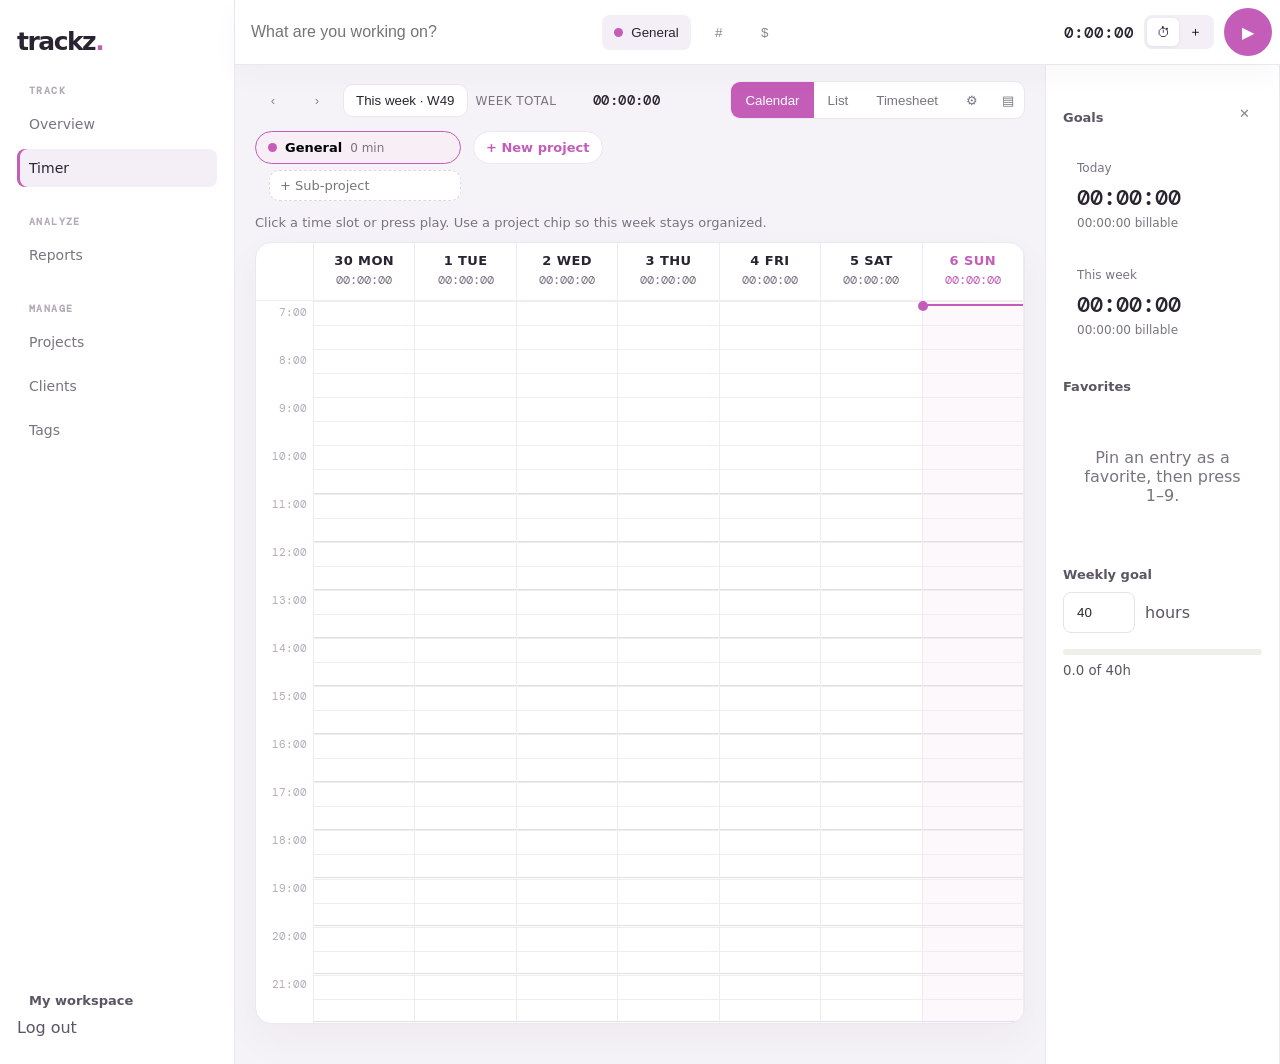
==== commit 31f9f03d: "Make calendar text readable and add nested sub-projects. Use Toggl-style light blocks so labels stay" ====
--- a/docs/index.html
+++ b/docs/index.html
@@ -4,7 +4,7 @@
   <meta charset="utf-8">
   <meta name="viewport" content="width=device-width,initial-scale=1">
   <title>Trackz</title>
-  <link rel="stylesheet" href="css/trackz.css?v=4">
+  <link rel="stylesheet" href="css/trackz.css?v=5">
   <script>location.replace('timer.html');</script>
   <meta http-equiv="refresh" content="0;url=timer.html">
 </head>
--- a/docs/css/trackz.css
+++ b/docs/css/trackz.css
@@ -1,5 +1,5 @@
 @import url('https://fonts.googleapis.com/css2?family=DM+Mono:wght@400;500&family=DM+Sans:wght@400;500;600;700&display=swap');
-:root{--ink:#171717;--muted:#77736d;--line:#e9e6df;--paper:#f7f6f2;--white:#fff;--accent:#6d5dfc;--green:#21a36a}*{box-sizing:border-box}body{margin:0;color:var(--ink);background:var(--paper);font-family:'DM Sans',sans-serif}a{text-decoration:none;color:inherit}.brand{font-weight:700;font-size:25px;letter-spacing:-1.5px}.brand span{color:var(--accent)}.btn{border:0;background:var(--ink);color:#fff;border-radius:9px;padding:11px 17px;font:600 14px inherit;cursor:pointer;display:inline-flex;align-items:center;justify-content:center}.btn:hover{transform:translateY(-1px)}.btn.big{padding:14px 22px}.btn.ghost{background:transparent;color:var(--ink);border:1px solid var(--line)}.landing nav{height:78px;display:flex;align-items:center;justify-content:space-between;max-width:1160px;margin:auto;padding:0 28px}.landing nav div{display:flex;align-items:center;gap:24px;font-size:14px}.hero{max-width:1080px;margin:70px auto 90px;padding:0 30px;position:relative}.eyebrow{font:500 11px 'DM Mono';letter-spacing:1.7px;color:var(--muted)}h1{font-size:64px;line-height:1.03;letter-spacing:-3px;margin:14px 0 22px}.hero h1 em{font-style:normal;color:var(--accent)}.hero p{max-width:560px;color:var(--muted);font-size:19px;line-height:1.6}.actions{display:flex;gap:24px;align-items:center;margin-top:30px}.textlink{font-size:14px;font-weight:600}.hero-card{position:absolute;right:30px;top:55px;background:#171717;color:#fff;width:350px;padding:26px;border-radius:16px;box-shadow:0 24px 60px #0002;transform:rotate(2deg)}.mini-top{display:flex;justify-content:space-between;color:#aaa}.mini-top span{color:#65d59c;font-size:12px}.timer-preview{font:500 44px 'DM Mono';margin:50px 0 35px}.fake-row{border-top:1px solid #333;padding-top:18px;display:flex;gap:12px;align-items:center}.fake-row i{width:8px;height:8px;border-radius:50%;background:var(--accent)}.fake-row small{margin-left:auto;color:#aaa}.features{max-width:1080px;margin:auto;padding:45px 30px 100px;display:grid;grid-template-columns:repeat(3,1fr);gap:45px;border-top:1px solid var(--line)}.features b{font:12px 'DM Mono';color:var(--accent)}.features h3{font-size:20px;margin:18px 0 8px}.features p{color:var(--muted);line-height:1.6}footer{padding:30px;text-align:center;color:#aaa;font-size:12px}footer a{color:#888}.legal{max-width:760px;margin:40px auto 80px;padding:0 28px}.legal h1{font-size:48px;letter-spacing:-2px}.legal h2{font-size:22px;margin:36px 0 10px}.legal p{color:var(--muted);line-height:1.7;font-size:16px}.auth{min-height:100vh;display:grid;place-items:center;background:#171717}.auth-card{background:#fff;width:min(430px,calc(100% - 32px));padding:42px;border-radius:16px}.auth-card h1{font-size:36px;letter-spacing:-1.8px;margin:35px 0 8px}.auth-card p{color:var(--muted);line-height:1.5}.auth-card form{display:grid;gap:16px}label{font-size:13px;font-weight:600;display:grid;gap:7px}input,select,textarea{width:100%;border:1px solid #ddd8cf;border-radius:8px;padding:12px 13px;background:#fff;font:14px inherit;color:var(--ink);outline:none}input:focus,textarea:focus,select:focus{border-color:var(--accent)}textarea{min-height:100px;resize:vertical}.oauth{display:grid;gap:10px;margin-top:24px}.oauth a,.oauth-btn{border:1px solid var(--line);padding:12px;border-radius:8px;text-align:center;font-size:13px;font-weight:600;display:flex;align-items:center;justify-content:center;gap:10px}.oauth-btn svg{width:18px;height:18px;flex-shrink:0}.oauth-btn:hover{background:#f7f6f2}.oauth-page{min-height:100vh;display:grid;place-items:center;background:#f2f2f2}.oauth-page.github{background:#0d1117;color:#e6edf3}.oauth-shell{background:#fff;width:min(430px,calc(100% - 32px));padding:40px;border-radius:16px;box-shadow:0 16px 40px #0001}.oauth-page.github .oauth-shell{background:#161b22;border:1px solid #30363d;box-shadow:none}.oauth-brand{width:48px;height:48px;display:grid;place-items:center;margin-bottom:8px}.oauth-brand svg{width:40px;height:40px}.oauth-page h1{font-size:28px;letter-spacing:-1px;margin:8px 0}.oauth-page p{color:var(--muted);margin:0 0 24px}.oauth-page.github p{color:#8b949e}.oauth-page form{display:grid;gap:14px}.oauth-page .btn.big{width:100%}.oauth-page.github .btn{background:#238636}.oauth-page.google .btn{background:#1a73e8}.oauth-back{display:inline-block;margin-top:22px;font-size:13px;font-weight:600;color:var(--accent)}.oauth-page.github .oauth-back{color:#58a6ff}.connect-card{width:min(560px,calc(100% - 32px))}.setup-steps{margin:22px 0 8px;padding-left:20px;color:var(--muted);line-height:1.55;font-size:14px}.setup-steps li{margin:0 0 14px}.setup-steps a{color:var(--accent);font-weight:600}.setup-steps code{font:12px 'DM Mono',monospace;background:#f0eee8;padding:2px 6px;border-radius:4px}.copy-row{display:flex;gap:8px;margin-top:8px}.copy-row input{font:12px 'DM Mono',monospace}.or{display:flex;align-items:center;gap:10px;color:#aaa;margin:22px 0}.or:before,.or:after{content:'';height:1px;background:var(--line);flex:1}.or span{font-size:11px}.switch{text-align:center;margin-bottom:0}.switch a{color:var(--accent);font-weight:600}.error{color:#c0392b;font-size:13px}.app{min-height:100vh;display:flex}.app aside{width:235px;background:#fff;border-right:1px solid var(--line);padding:27px 17px;display:flex;flex-direction:column}.side{margin-top:55px;display:grid;gap:6px}.side a{padding:11px 12px;border-radius:8px;color:#777;display:flex;gap:12px;font-size:14px}.side a.active,.side a:hover{background:#f0eee8;color:var(--ink)}.side-bottom{margin-top:auto}.content{flex:1;padding:40px 5vw;max-width:1400px}.top{display:flex;align-items:center;justify-content:space-between;margin-bottom:35px}.top h1{font-size:38px;letter-spacing:-2px;margin:8px 0}.user{font-size:13px;font-weight:600}.stats{display:grid;grid-template-columns:repeat(4,1fr);gap:14px;margin-bottom:25px}.stats>div,.panel{background:#fff;border:1px solid var(--line);border-radius:13px;padding:22px}.stats span,.stats small{display:block;color:var(--muted);font-size:12px}.stats strong{display:block;font:500 28px 'DM Mono';margin:14px 0 7px}.grid{display:grid;grid-template-columns:1.4fr 1fr;gap:18px}.panel-head{display:flex;justify-content:space-between;align-items:center}.panel-head h2{font-size:16px;margin:0}.panel-head a{font-size:12px;color:var(--accent);font-weight:600}.list{margin-top:18px}.list:empty:after{content:'No activity yet.';display:block;color:#aaa;padding:25px 0;text-align:center}.row{display:flex;align-items:center;padding:15px 0;border-bottom:1px solid var(--line);gap:12px}.row:last-child{border:0}.dot{width:9px;height:9px;border-radius:50%}.row main{flex:1}.row main b{font-size:13px}.row main small{display:block;color:#999;margin-top:4px}.row>time{font:12px 'DM Mono'}.timer-panel{background:#171717;color:#fff;border-radius:16px;padding:45px;text-align:center;margin-bottom:20px}.timer-input{max-width:500px;background:#292929;border-color:#444;color:#fff;text-align:center;font-size:16px}.timer-panel select{max-width:500px;background:#292929;border-color:#444;color:#fff;margin:12px}.timer-panel #clock{font:500 70px 'DM Mono';margin:45px 0}.timer-btn{background:#fff;color:#171717;min-width:160px}.project-grid{display:grid;grid-template-columns:repeat(3,1fr);gap:16px}.project-card{background:#fff;border:1px solid var(--line);border-radius:13px;padding:22px;min-height:180px}.project-card .swatch{width:12px;height:12px;border-radius:50%;display:inline-block;margin-right:8px}.project-card h3{margin:30px 0 5px}.project-card p{color:#888;font-size:13px}.modal{position:fixed;inset:0;background:#0008;display:grid;place-items:center;padding:20px}.modal.hidden{display:none}.modal-card{background:#fff;border-radius:15px;padding:30px;width:min(500px,100%);position:relative}.modal-card h2{margin-top:0}.modal-card form{display:grid;gap:15px}.close{position:absolute;right:15px;top:12px;border:0;background:none;font-size:25px;cursor:pointer}@media(max-width:900px){.hero-card{position:relative;right:auto;top:auto;margin:50px 0 0;width:100%}.features{grid-template-columns:1fr}.stats{grid-template-columns:1fr 1fr}.grid,.project-grid{grid-template-columns:1fr}.app aside{width:65px;padding:20px 8px}.side span,.side-bottom span{display:none}.side a{justify-content:center}.content{padding:28px 18px}.top h1{font-size:30px}h1{font-size:46px}.landing nav div a:not(.btn){display:none}}@media(max-width:520px){.stats{grid-template-columns:1fr}.auth-card{padding:28px}.timer-panel{padding:28px 12px}.timer-panel #clock{font-size:42px}.hero{margin-top:40px}}
+:root{--ink:#171717;--muted:#77736d;--line:#e9e6df;--paper:#f7f6f2;--white:#fff;--accent:#6d5dfc;--green:#21a36a}*{box-sizing:border-box}html{-webkit-font-smoothing:antialiased;-moz-osx-font-smoothing:grayscale;text-rendering:optimizeLegibility}body{margin:0;color:var(--ink);background:var(--paper);font-family:'Segoe UI',system-ui,'DM Sans',sans-serif}a{text-decoration:none;color:inherit}.brand{font-weight:700;font-size:25px;letter-spacing:-1.5px}.brand span{color:var(--accent)}.btn{border:0;background:var(--ink);color:#fff;border-radius:9px;padding:11px 17px;font:600 14px inherit;cursor:pointer;display:inline-flex;align-items:center;justify-content:center}.btn:hover{transform:translateY(-1px)}.btn.big{padding:14px 22px}.btn.ghost{background:transparent;color:var(--ink);border:1px solid var(--line)}.landing nav{height:78px;display:flex;align-items:center;justify-content:space-between;max-width:1160px;margin:auto;padding:0 28px}.landing nav div{display:flex;align-items:center;gap:24px;font-size:14px}.hero{max-width:1080px;margin:70px auto 90px;padding:0 30px;position:relative}.eyebrow{font:500 11px 'DM Mono';letter-spacing:1.7px;color:var(--muted)}h1{font-size:64px;line-height:1.03;letter-spacing:-3px;margin:14px 0 22px}.hero h1 em{font-style:normal;color:var(--accent)}.hero p{max-width:560px;color:var(--muted);font-size:19px;line-height:1.6}.actions{display:flex;gap:24px;align-items:center;margin-top:30px}.textlink{font-size:14px;font-weight:600}.hero-card{position:absolute;right:30px;top:55px;background:#171717;color:#fff;width:350px;padding:26px;border-radius:16px;box-shadow:0 24px 60px #0002;transform:rotate(2deg)}.mini-top{display:flex;justify-content:space-between;color:#aaa}.mini-top span{color:#65d59c;font-size:12px}.timer-preview{font:500 44px 'DM Mono';margin:50px 0 35px}.fake-row{border-top:1px solid #333;padding-top:18px;display:flex;gap:12px;align-items:center}.fake-row i{width:8px;height:8px;border-radius:50%;background:var(--accent)}.fake-row small{margin-left:auto;color:#aaa}.features{max-width:1080px;margin:auto;padding:45px 30px 100px;display:grid;grid-template-columns:repeat(3,1fr);gap:45px;border-top:1px solid var(--line)}.features b{font:12px 'DM Mono';color:var(--accent)}.features h3{font-size:20px;margin:18px 0 8px}.features p{color:var(--muted);line-height:1.6}footer{padding:30px;text-align:center;color:#aaa;font-size:12px}footer a{color:#888}.legal{max-width:760px;margin:40px auto 80px;padding:0 28px}.legal h1{font-size:48px;letter-spacing:-2px}.legal h2{font-size:22px;margin:36px 0 10px}.legal p{color:var(--muted);line-height:1.7;font-size:16px}.auth{min-height:100vh;display:grid;place-items:center;background:#171717}.auth-card{background:#fff;width:min(430px,calc(100% - 32px));padding:42px;border-radius:16px}.auth-card h1{font-size:36px;letter-spacing:-1.8px;margin:35px 0 8px}.auth-card p{color:var(--muted);line-height:1.5}.auth-card form{display:grid;gap:16px}label{font-size:13px;font-weight:600;display:grid;gap:7px}input,select,textarea{width:100%;border:1px solid #ddd8cf;border-radius:8px;padding:12px 13px;background:#fff;font:14px inherit;color:var(--ink);outline:none}input:focus,textarea:focus,select:focus{border-color:var(--accent)}textarea{min-height:100px;resize:vertical}.oauth{display:grid;gap:10px;margin-top:24px}.oauth a,.oauth-btn{border:1px solid var(--line);padding:12px;border-radius:8px;text-align:center;font-size:13px;font-weight:600;display:flex;align-items:center;justify-content:center;gap:10px}.oauth-btn svg{width:18px;height:18px;flex-shrink:0}.oauth-btn:hover{background:#f7f6f2}.oauth-page{min-height:100vh;display:grid;place-items:center;background:#f2f2f2}.oauth-page.github{background:#0d1117;color:#e6edf3}.oauth-shell{background:#fff;width:min(430px,calc(100% - 32px));padding:40px;border-radius:16px;box-shadow:0 16px 40px #0001}.oauth-page.github .oauth-shell{background:#161b22;border:1px solid #30363d;box-shadow:none}.oauth-brand{width:48px;height:48px;display:grid;place-items:center;margin-bottom:8px}.oauth-brand svg{width:40px;height:40px}.oauth-page h1{font-size:28px;letter-spacing:-1px;margin:8px 0}.oauth-page p{color:var(--muted);margin:0 0 24px}.oauth-page.github p{color:#8b949e}.oauth-page form{display:grid;gap:14px}.oauth-page .btn.big{width:100%}.oauth-page.github .btn{background:#238636}.oauth-page.google .btn{background:#1a73e8}.oauth-back{display:inline-block;margin-top:22px;font-size:13px;font-weight:600;color:var(--accent)}.oauth-page.github .oauth-back{color:#58a6ff}.connect-card{width:min(560px,calc(100% - 32px))}.setup-steps{margin:22px 0 8px;padding-left:20px;color:var(--muted);line-height:1.55;font-size:14px}.setup-steps li{margin:0 0 14px}.setup-steps a{color:var(--accent);font-weight:600}.setup-steps code{font:12px 'DM Mono',monospace;background:#f0eee8;padding:2px 6px;border-radius:4px}.copy-row{display:flex;gap:8px;margin-top:8px}.copy-row input{font:12px 'DM Mono',monospace}.or{display:flex;align-items:center;gap:10px;color:#aaa;margin:22px 0}.or:before,.or:after{content:'';height:1px;background:var(--line);flex:1}.or span{font-size:11px}.switch{text-align:center;margin-bottom:0}.switch a{color:var(--accent);font-weight:600}.error{color:#c0392b;font-size:13px}.app{min-height:100vh;display:flex}.app aside{width:235px;background:#fff;border-right:1px solid var(--line);padding:27px 17px;display:flex;flex-direction:column}.side{margin-top:55px;display:grid;gap:6px}.side a{padding:11px 12px;border-radius:8px;color:#777;display:flex;gap:12px;font-size:14px}.side a.active,.side a:hover{background:#f0eee8;color:var(--ink)}.side-bottom{margin-top:auto}.content{flex:1;padding:40px 5vw;max-width:1400px}.top{display:flex;align-items:center;justify-content:space-between;margin-bottom:35px}.top h1{font-size:38px;letter-spacing:-2px;margin:8px 0}.user{font-size:13px;font-weight:600}.stats{display:grid;grid-template-columns:repeat(4,1fr);gap:14px;margin-bottom:25px}.stats>div,.panel{background:#fff;border:1px solid var(--line);border-radius:13px;padding:22px}.stats span,.stats small{display:block;color:var(--muted);font-size:12px}.stats strong{display:block;font:500 28px 'DM Mono';margin:14px 0 7px}.grid{display:grid;grid-template-columns:1.4fr 1fr;gap:18px}.panel-head{display:flex;justify-content:space-between;align-items:center}.panel-head h2{font-size:16px;margin:0}.panel-head a{font-size:12px;color:var(--accent);font-weight:600}.list{margin-top:18px}.list:empty:after{content:'No activity yet.';display:block;color:#aaa;padding:25px 0;text-align:center}.row{display:flex;align-items:center;padding:15px 0;border-bottom:1px solid var(--line);gap:12px}.row:last-child{border:0}.dot{width:9px;height:9px;border-radius:50%}.row main{flex:1}.row main b{font-size:13px}.row main small{display:block;color:#999;margin-top:4px}.row>time{font:12px 'DM Mono'}.timer-panel{background:#171717;color:#fff;border-radius:16px;padding:45px;text-align:center;margin-bottom:20px}.timer-input{max-width:500px;background:#292929;border-color:#444;color:#fff;text-align:center;font-size:16px}.timer-panel select{max-width:500px;background:#292929;border-color:#444;color:#fff;margin:12px}.timer-panel #clock{font:500 70px 'DM Mono';margin:45px 0}.timer-btn{background:#fff;color:#171717;min-width:160px}.project-grid{display:grid;grid-template-columns:repeat(3,1fr);gap:16px}.project-card{background:#fff;border:1px solid var(--line);border-radius:13px;padding:22px;min-height:180px}.project-card .swatch{width:12px;height:12px;border-radius:50%;display:inline-block;margin-right:8px}.project-card h3{margin:30px 0 5px}.project-card p{color:#888;font-size:13px}.modal{position:fixed;inset:0;background:#0008;display:grid;place-items:center;padding:20px}.modal.hidden{display:none}.modal-card{background:#fff;border-radius:15px;padding:30px;width:min(500px,100%);position:relative}.modal-card h2{margin-top:0}.modal-card form{display:grid;gap:15px}.close{position:absolute;right:15px;top:12px;border:0;background:none;font-size:25px;cursor:pointer}@media(max-width:900px){.hero-card{position:relative;right:auto;top:auto;margin:50px 0 0;width:100%}.features{grid-template-columns:1fr}.stats{grid-template-columns:1fr 1fr}.grid,.project-grid{grid-template-columns:1fr}.app aside{width:65px;padding:20px 8px}.side span,.side-bottom span{display:none}.side a{justify-content:center}.content{padding:28px 18px}.top h1{font-size:30px}h1{font-size:46px}.landing nav div a:not(.btn){display:none}}@media(max-width:520px){.stats{grid-template-columns:1fr}.auth-card{padding:28px}.timer-panel{padding:28px 12px}.timer-panel #clock{font-size:42px}.hero{margin-top:40px}}
 .app .content{padding-top:24px;max-width:none;width:100%}
 .top.slim{margin-bottom:18px}
 .top.slim h1{font-size:28px;letter-spacing:-1px;margin:6px 0 0}
@@ -197,23 +197,33 @@
 .graph-hours div{height:var(--row,48px);color:#b3aab8;font:11px 'DM Mono';padding:4px 6px 0 0;text-align:right}
 .graph-col{position:relative;border-right:1px solid #f0ebf2;min-height:calc(var(--hours,15) * var(--row,48px));background-image:linear-gradient(#e4dce8 1px,transparent 1px);background-size:100% var(--row,48px)}
 .cal-hint{margin:0 0 12px;color:#7a7380;font-size:13px}
-.cal-block.live{box-shadow:0 0 0 2px #fff,0 8px 16px #c45db833}
+.cal-block.live{box-shadow:0 0 0 2px #fff,0 8px 16px #c45db833;border-left-width:5px}
 .graph-col.today{background-color:#c45db80a}
 .cal-slots{position:absolute;inset:0;display:grid}
 .now-line{position:absolute;left:0;right:0;height:0;border-top:2px solid #c45db8;z-index:3;pointer-events:none}
 .now-line i{position:absolute;left:-5px;top:-5px;width:10px;height:10px;border-radius:50%;background:#c45db8}
-.cal-block{position:absolute;left:6px;right:auto;border-radius:8px;color:#fff;padding:8px 10px 10px;overflow:hidden;font-size:11px;z-index:2;box-shadow:0 8px 16px #2a243014;display:flex;flex-direction:column;gap:2px;cursor:pointer;box-sizing:border-box}
-.cal-block b,.cal-block small{display:block;white-space:nowrap;overflow:hidden;text-overflow:ellipsis;line-height:1.25;pointer-events:none}
-.cal-block small{opacity:.88}
+.cal-block{position:absolute;left:6px;right:auto;border-radius:8px;color:#2a2430;padding:8px 10px 10px 12px;overflow:hidden;font:600 13px/1.3 'Segoe UI',system-ui,sans-serif;z-index:2;box-shadow:0 1px 2px #2a243014;display:flex;flex-direction:column;gap:3px;cursor:pointer;box-sizing:border-box;border-left:4px solid var(--proj,#c45db8);transform:none;filter:none;-webkit-font-smoothing:antialiased}
+.cal-block b,.cal-block small{display:block;white-space:nowrap;overflow:hidden;text-overflow:ellipsis;line-height:1.3;pointer-events:none;color:#2a2430}
+.cal-block small{font:500 12px/1.3 'Segoe UI',system-ui,sans-serif;color:#5c5563}
 .cal-tools{position:absolute;top:4px;right:4px;display:none;gap:4px;z-index:4}
 .cal-block:hover{z-index:6;overflow:visible}
 .cal-block:hover .cal-tools{display:flex}
-.cal-tools button{position:static;width:22px;height:22px;border:0;border-radius:6px;background:#0006;color:#fff;cursor:pointer;font-size:11px;line-height:22px;padding:0}
+.cal-tools button{position:static;width:22px;height:22px;border:0;border-radius:6px;background:#2a2430;color:#fff;cursor:pointer;font-size:11px;line-height:22px;padding:0}
 .bulk-bar{background:#2a2430}
 .empty-timer h2{color:#2a2430}
 .nav-label{color:#b3aab8}
-.project-strip{display:flex;gap:8px;flex-wrap:wrap;margin:0 0 14px}
-.proj-chip{border:1px solid #ece6ef;background:#fff;border-radius:999px;padding:8px 12px;display:inline-flex;align-items:center;gap:8px;cursor:pointer;font:600 13px inherit}
-.proj-chip span{color:#7a7380;font:12px 'DM Mono'}
+.project-strip{display:flex;gap:12px;flex-wrap:wrap;align-items:flex-start;margin:0 0 14px}
+.proj-family{display:flex;flex-direction:column;gap:6px}
+.proj-kids{display:flex;flex-wrap:wrap;gap:6px;padding-left:14px}
+.proj-chip{border:1px solid #ece6ef;background:#fff;border-radius:999px;padding:8px 12px;display:inline-flex;align-items:center;gap:8px;cursor:pointer;font:600 13px 'Segoe UI',system-ui,sans-serif}
+.proj-chip.sub{border-radius:10px;background:#fbf8fc;font-weight:600}
+.proj-chip span{color:#7a7380;font:12px 'Segoe UI',system-ui,sans-serif}
 .proj-chip.add{color:#c45db8}
 .proj-chip.on{border-color:#c45db8;background:#f8eef6}
+.sub-add{display:flex;gap:6px;align-items:center}
+.sub-add input{border:1px dashed #e0d6e4;border-radius:10px;padding:7px 10px;font:13px 'Segoe UI',system-ui,sans-serif;background:#fff;min-width:140px}
+.menu-item.sub{padding-left:28px}
+.sub-list{display:grid;gap:8px;margin:14px 0}
+.sub-row{display:flex;align-items:center;gap:8px;padding:8px 10px;border:1px solid #ece6ef;border-radius:10px;background:#fbf8fc}
+.sub-row b{flex:1}
+.sub-row time{color:#7a7380;font:12px 'Segoe UI',system-ui,sans-serif}
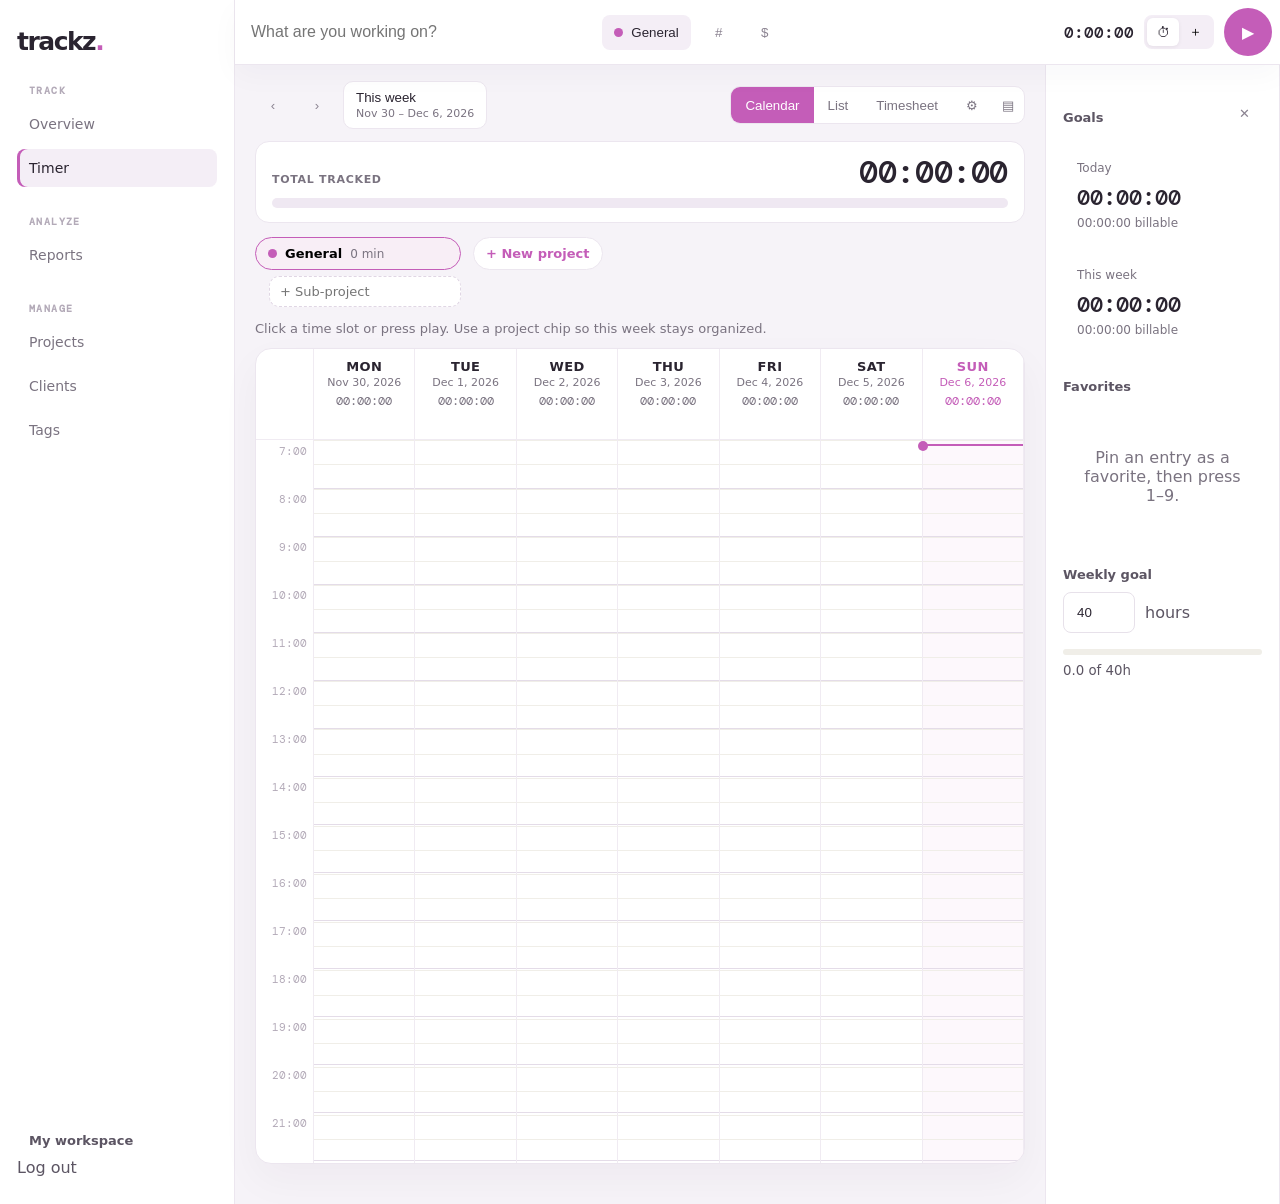
==== commit 5102f9af: "Fix duplicate, split, and timesheet timestamps so tracked time stays accurate. Co-authored-by: Curso" ====
--- a/docs/index.html
+++ b/docs/index.html
@@ -4,7 +4,7 @@
   <meta charset="utf-8">
   <meta name="viewport" content="width=device-width,initial-scale=1">
   <title>Trackz</title>
-  <link rel="stylesheet" href="css/trackz.css?v=5">
+  <link rel="stylesheet" href="css/trackz.css?v=9">
   <script>location.replace('timer.html');</script>
   <meta http-equiv="refresh" content="0;url=timer.html">
 </head>
--- a/docs/css/trackz.css
+++ b/docs/css/trackz.css
@@ -1,5 +1,5 @@
 @import url('https://fonts.googleapis.com/css2?family=DM+Mono:wght@400;500&family=DM+Sans:wght@400;500;600;700&display=swap');
-:root{--ink:#171717;--muted:#77736d;--line:#e9e6df;--paper:#f7f6f2;--white:#fff;--accent:#6d5dfc;--green:#21a36a}*{box-sizing:border-box}html{-webkit-font-smoothing:antialiased;-moz-osx-font-smoothing:grayscale;text-rendering:optimizeLegibility}body{margin:0;color:var(--ink);background:var(--paper);font-family:'Segoe UI',system-ui,'DM Sans',sans-serif}a{text-decoration:none;color:inherit}.brand{font-weight:700;font-size:25px;letter-spacing:-1.5px}.brand span{color:var(--accent)}.btn{border:0;background:var(--ink);color:#fff;border-radius:9px;padding:11px 17px;font:600 14px inherit;cursor:pointer;display:inline-flex;align-items:center;justify-content:center}.btn:hover{transform:translateY(-1px)}.btn.big{padding:14px 22px}.btn.ghost{background:transparent;color:var(--ink);border:1px solid var(--line)}.landing nav{height:78px;display:flex;align-items:center;justify-content:space-between;max-width:1160px;margin:auto;padding:0 28px}.landing nav div{display:flex;align-items:center;gap:24px;font-size:14px}.hero{max-width:1080px;margin:70px auto 90px;padding:0 30px;position:relative}.eyebrow{font:500 11px 'DM Mono';letter-spacing:1.7px;color:var(--muted)}h1{font-size:64px;line-height:1.03;letter-spacing:-3px;margin:14px 0 22px}.hero h1 em{font-style:normal;color:var(--accent)}.hero p{max-width:560px;color:var(--muted);font-size:19px;line-height:1.6}.actions{display:flex;gap:24px;align-items:center;margin-top:30px}.textlink{font-size:14px;font-weight:600}.hero-card{position:absolute;right:30px;top:55px;background:#171717;color:#fff;width:350px;padding:26px;border-radius:16px;box-shadow:0 24px 60px #0002;transform:rotate(2deg)}.mini-top{display:flex;justify-content:space-between;color:#aaa}.mini-top span{color:#65d59c;font-size:12px}.timer-preview{font:500 44px 'DM Mono';margin:50px 0 35px}.fake-row{border-top:1px solid #333;padding-top:18px;display:flex;gap:12px;align-items:center}.fake-row i{width:8px;height:8px;border-radius:50%;background:var(--accent)}.fake-row small{margin-left:auto;color:#aaa}.features{max-width:1080px;margin:auto;padding:45px 30px 100px;display:grid;grid-template-columns:repeat(3,1fr);gap:45px;border-top:1px solid var(--line)}.features b{font:12px 'DM Mono';color:var(--accent)}.features h3{font-size:20px;margin:18px 0 8px}.features p{color:var(--muted);line-height:1.6}footer{padding:30px;text-align:center;color:#aaa;font-size:12px}footer a{color:#888}.legal{max-width:760px;margin:40px auto 80px;padding:0 28px}.legal h1{font-size:48px;letter-spacing:-2px}.legal h2{font-size:22px;margin:36px 0 10px}.legal p{color:var(--muted);line-height:1.7;font-size:16px}.auth{min-height:100vh;display:grid;place-items:center;background:#171717}.auth-card{background:#fff;width:min(430px,calc(100% - 32px));padding:42px;border-radius:16px}.auth-card h1{font-size:36px;letter-spacing:-1.8px;margin:35px 0 8px}.auth-card p{color:var(--muted);line-height:1.5}.auth-card form{display:grid;gap:16px}label{font-size:13px;font-weight:600;display:grid;gap:7px}input,select,textarea{width:100%;border:1px solid #ddd8cf;border-radius:8px;padding:12px 13px;background:#fff;font:14px inherit;color:var(--ink);outline:none}input:focus,textarea:focus,select:focus{border-color:var(--accent)}textarea{min-height:100px;resize:vertical}.oauth{display:grid;gap:10px;margin-top:24px}.oauth a,.oauth-btn{border:1px solid var(--line);padding:12px;border-radius:8px;text-align:center;font-size:13px;font-weight:600;display:flex;align-items:center;justify-content:center;gap:10px}.oauth-btn svg{width:18px;height:18px;flex-shrink:0}.oauth-btn:hover{background:#f7f6f2}.oauth-page{min-height:100vh;display:grid;place-items:center;background:#f2f2f2}.oauth-page.github{background:#0d1117;color:#e6edf3}.oauth-shell{background:#fff;width:min(430px,calc(100% - 32px));padding:40px;border-radius:16px;box-shadow:0 16px 40px #0001}.oauth-page.github .oauth-shell{background:#161b22;border:1px solid #30363d;box-shadow:none}.oauth-brand{width:48px;height:48px;display:grid;place-items:center;margin-bottom:8px}.oauth-brand svg{width:40px;height:40px}.oauth-page h1{font-size:28px;letter-spacing:-1px;margin:8px 0}.oauth-page p{color:var(--muted);margin:0 0 24px}.oauth-page.github p{color:#8b949e}.oauth-page form{display:grid;gap:14px}.oauth-page .btn.big{width:100%}.oauth-page.github .btn{background:#238636}.oauth-page.google .btn{background:#1a73e8}.oauth-back{display:inline-block;margin-top:22px;font-size:13px;font-weight:600;color:var(--accent)}.oauth-page.github .oauth-back{color:#58a6ff}.connect-card{width:min(560px,calc(100% - 32px))}.setup-steps{margin:22px 0 8px;padding-left:20px;color:var(--muted);line-height:1.55;font-size:14px}.setup-steps li{margin:0 0 14px}.setup-steps a{color:var(--accent);font-weight:600}.setup-steps code{font:12px 'DM Mono',monospace;background:#f0eee8;padding:2px 6px;border-radius:4px}.copy-row{display:flex;gap:8px;margin-top:8px}.copy-row input{font:12px 'DM Mono',monospace}.or{display:flex;align-items:center;gap:10px;color:#aaa;margin:22px 0}.or:before,.or:after{content:'';height:1px;background:var(--line);flex:1}.or span{font-size:11px}.switch{text-align:center;margin-bottom:0}.switch a{color:var(--accent);font-weight:600}.error{color:#c0392b;font-size:13px}.app{min-height:100vh;display:flex}.app aside{width:235px;background:#fff;border-right:1px solid var(--line);padding:27px 17px;display:flex;flex-direction:column}.side{margin-top:55px;display:grid;gap:6px}.side a{padding:11px 12px;border-radius:8px;color:#777;display:flex;gap:12px;font-size:14px}.side a.active,.side a:hover{background:#f0eee8;color:var(--ink)}.side-bottom{margin-top:auto}.content{flex:1;padding:40px 5vw;max-width:1400px}.top{display:flex;align-items:center;justify-content:space-between;margin-bottom:35px}.top h1{font-size:38px;letter-spacing:-2px;margin:8px 0}.user{font-size:13px;font-weight:600}.stats{display:grid;grid-template-columns:repeat(4,1fr);gap:14px;margin-bottom:25px}.stats>div,.panel{background:#fff;border:1px solid var(--line);border-radius:13px;padding:22px}.stats span,.stats small{display:block;color:var(--muted);font-size:12px}.stats strong{display:block;font:500 28px 'DM Mono';margin:14px 0 7px}.grid{display:grid;grid-template-columns:1.4fr 1fr;gap:18px}.panel-head{display:flex;justify-content:space-between;align-items:center}.panel-head h2{font-size:16px;margin:0}.panel-head a{font-size:12px;color:var(--accent);font-weight:600}.list{margin-top:18px}.list:empty:after{content:'No activity yet.';display:block;color:#aaa;padding:25px 0;text-align:center}.row{display:flex;align-items:center;padding:15px 0;border-bottom:1px solid var(--line);gap:12px}.row:last-child{border:0}.dot{width:9px;height:9px;border-radius:50%}.row main{flex:1}.row main b{font-size:13px}.row main small{display:block;color:#999;margin-top:4px}.row>time{font:12px 'DM Mono'}.timer-panel{background:#171717;color:#fff;border-radius:16px;padding:45px;text-align:center;margin-bottom:20px}.timer-input{max-width:500px;background:#292929;border-color:#444;color:#fff;text-align:center;font-size:16px}.timer-panel select{max-width:500px;background:#292929;border-color:#444;color:#fff;margin:12px}.timer-panel #clock{font:500 70px 'DM Mono';margin:45px 0}.timer-btn{background:#fff;color:#171717;min-width:160px}.project-grid{display:grid;grid-template-columns:repeat(3,1fr);gap:16px}.project-card{background:#fff;border:1px solid var(--line);border-radius:13px;padding:22px;min-height:180px}.project-card .swatch{width:12px;height:12px;border-radius:50%;display:inline-block;margin-right:8px}.project-card h3{margin:30px 0 5px}.project-card p{color:#888;font-size:13px}.modal{position:fixed;inset:0;background:#0008;display:grid;place-items:center;padding:20px}.modal.hidden{display:none}.modal-card{background:#fff;border-radius:15px;padding:30px;width:min(500px,100%);position:relative}.modal-card h2{margin-top:0}.modal-card form{display:grid;gap:15px}.close{position:absolute;right:15px;top:12px;border:0;background:none;font-size:25px;cursor:pointer}@media(max-width:900px){.hero-card{position:relative;right:auto;top:auto;margin:50px 0 0;width:100%}.features{grid-template-columns:1fr}.stats{grid-template-columns:1fr 1fr}.grid,.project-grid{grid-template-columns:1fr}.app aside{width:65px;padding:20px 8px}.side span,.side-bottom span{display:none}.side a{justify-content:center}.content{padding:28px 18px}.top h1{font-size:30px}h1{font-size:46px}.landing nav div a:not(.btn){display:none}}@media(max-width:520px){.stats{grid-template-columns:1fr}.auth-card{padding:28px}.timer-panel{padding:28px 12px}.timer-panel #clock{font-size:42px}.hero{margin-top:40px}}
+:root{--ink:#171717;--muted:#77736d;--line:#e9e6df;--paper:#f7f6f2;--white:#fff;--accent:#6d5dfc;--green:#21a36a}*{box-sizing:border-box}html{-webkit-font-smoothing:antialiased;-moz-osx-font-smoothing:grayscale;text-rendering:optimizeLegibility}body{margin:0;color:var(--ink);background:var(--paper);font-family:'Segoe UI',system-ui,'DM Sans',sans-serif}a{text-decoration:none;color:inherit}.brand{font-weight:700;font-size:25px;letter-spacing:-1.5px}.brand span{color:var(--accent)}.btn{border:0;background:var(--ink);color:#fff;border-radius:9px;padding:11px 17px;font:600 14px inherit;cursor:pointer;display:inline-flex;align-items:center;justify-content:center}.btn:hover{transform:translateY(-1px)}.btn.big{padding:14px 22px}.btn.ghost{background:transparent;color:var(--ink);border:1px solid var(--line)}.landing nav{height:78px;display:flex;align-items:center;justify-content:space-between;max-width:1160px;margin:auto;padding:0 28px}.landing nav div{display:flex;align-items:center;gap:24px;font-size:14px}.hero{max-width:1080px;margin:70px auto 90px;padding:0 30px;position:relative}.eyebrow{font:500 11px 'DM Mono';letter-spacing:1.7px;color:var(--muted)}h1{font-size:64px;line-height:1.03;letter-spacing:-3px;margin:14px 0 22px}.hero h1 em{font-style:normal;color:var(--accent)}.hero p{max-width:560px;color:var(--muted);font-size:19px;line-height:1.6}.actions{display:flex;gap:24px;align-items:center;margin-top:30px}.textlink{font-size:14px;font-weight:600}.hero-card{position:absolute;right:30px;top:55px;background:#171717;color:#fff;width:350px;padding:26px;border-radius:16px;box-shadow:0 24px 60px #0002;transform:rotate(2deg)}.mini-top{display:flex;justify-content:space-between;color:#aaa}.mini-top span{color:#65d59c;font-size:12px}.timer-preview{font:500 44px 'DM Mono';margin:50px 0 35px}.fake-row{border-top:1px solid #333;padding-top:18px;display:flex;gap:12px;align-items:center}.fake-row i{width:8px;height:8px;border-radius:50%;background:var(--accent)}.fake-row small{margin-left:auto;color:#aaa}.features{max-width:1080px;margin:auto;padding:45px 30px 100px;display:grid;grid-template-columns:repeat(3,1fr);gap:45px;border-top:1px solid var(--line)}.features b{font:12px 'DM Mono';color:var(--accent)}.features h3{font-size:20px;margin:18px 0 8px}.features p{color:var(--muted);line-height:1.6}footer{padding:30px;text-align:center;color:#aaa;font-size:12px}footer a{color:#888}.legal{max-width:760px;margin:40px auto 80px;padding:0 28px}.legal h1{font-size:48px;letter-spacing:-2px}.legal h2{font-size:22px;margin:36px 0 10px}.legal p{color:var(--muted);line-height:1.7;font-size:16px}.auth{min-height:100vh;display:grid;place-items:center;background:#171717}.auth-card{background:#fff;width:min(430px,calc(100% - 32px));padding:42px;border-radius:16px}.auth-card h1{font-size:36px;letter-spacing:-1.8px;margin:35px 0 8px}.auth-card p{color:var(--muted);line-height:1.5}.auth-card form{display:grid;gap:16px}label{font-size:13px;font-weight:600;display:grid;gap:7px}input,select,textarea{width:100%;border:1px solid #ddd8cf;border-radius:8px;padding:12px 13px;background:#fff;font:14px inherit;color:var(--ink);outline:none}input:focus,textarea:focus,select:focus{border-color:var(--accent)}textarea{min-height:100px;resize:vertical}.oauth{display:grid;gap:10px;margin-top:24px}.oauth a,.oauth-btn{border:1px solid var(--line);padding:12px;border-radius:8px;text-align:center;font-size:13px;font-weight:600;display:flex;align-items:center;justify-content:center;gap:10px}.oauth-btn svg{width:18px;height:18px;flex-shrink:0}.oauth-btn:hover{background:#f7f6f2}.oauth-page{min-height:100vh;display:grid;place-items:center;background:#f2f2f2}.oauth-page.github{background:#0d1117;color:#e6edf3}.oauth-shell{background:#fff;width:min(430px,calc(100% - 32px));padding:40px;border-radius:16px;box-shadow:0 16px 40px #0001}.oauth-page.github .oauth-shell{background:#161b22;border:1px solid #30363d;box-shadow:none}.oauth-brand{width:48px;height:48px;display:grid;place-items:center;margin-bottom:8px}.oauth-brand svg{width:40px;height:40px}.oauth-page h1{font-size:28px;letter-spacing:-1px;margin:8px 0}.oauth-page p{color:var(--muted);margin:0 0 24px}.oauth-page.github p{color:#8b949e}.oauth-page form{display:grid;gap:14px}.oauth-page .btn.big{width:100%}.oauth-page.github .btn{background:#238636}.oauth-page.google .btn{background:#1a73e8}.oauth-back{display:inline-block;margin-top:22px;font-size:13px;font-weight:600;color:var(--accent)}.oauth-page.github .oauth-back{color:#58a6ff}.connect-card{width:min(560px,calc(100% - 32px))}.setup-steps{margin:22px 0 8px;padding-left:20px;color:var(--muted);line-height:1.55;font-size:14px}.setup-steps li{margin:0 0 14px}.setup-steps a{color:var(--accent);font-weight:600}.setup-steps code{font:12px 'DM Mono',monospace;background:#f0eee8;padding:2px 6px;border-radius:4px}.copy-row{display:flex;gap:8px;margin-top:8px}.copy-row input{font:12px 'DM Mono',monospace}.or{display:flex;align-items:center;gap:10px;color:#aaa;margin:22px 0}.or:before,.or:after{content:'';height:1px;background:var(--line);flex:1}.or span{font-size:11px}.switch{text-align:center;margin-bottom:0}.switch a{color:var(--accent);font-weight:600}.error{color:#c0392b;font-size:13px}.app{min-height:100vh;display:flex}.app aside{width:235px;background:#fff;border-right:1px solid var(--line);padding:27px 17px;display:flex;flex-direction:column}.side{margin-top:55px;display:grid;gap:6px}.side a{padding:11px 12px;border-radius:8px;color:#777;display:flex;gap:12px;font-size:14px}.side a.active,.side a:hover{background:#f0eee8;color:var(--ink)}.side-bottom{margin-top:auto}.content{flex:1;padding:40px 5vw;max-width:1400px}.top{display:flex;align-items:center;justify-content:space-between;margin-bottom:35px}.top h1{font-size:38px;letter-spacing:-2px;margin:8px 0}.user{font-size:13px;font-weight:600}.stats{display:grid;grid-template-columns:repeat(4,1fr);gap:14px;margin-bottom:25px}.stats>div,.panel{background:#fff;border:1px solid var(--line);border-radius:13px;padding:22px}.stats span,.stats small{display:block;color:var(--muted);font-size:12px}.stats strong{display:block;font:500 28px 'DM Mono';margin:14px 0 7px}.grid{display:grid;grid-template-columns:1.4fr 1fr;gap:18px}.panel-head{display:flex;justify-content:space-between;align-items:center}.panel-head h2{font-size:16px;margin:0}.panel-head a{font-size:12px;color:var(--accent);font-weight:600}.list{margin-top:18px}.list:empty:after{content:'No activity yet.';display:block;color:#aaa;padding:25px 0;text-align:center}.row{display:flex;align-items:center;padding:15px 0;border-bottom:1px solid var(--line);gap:12px}.row:last-child{border:0}.dot{width:9px;height:9px;border-radius:50%}.row main{flex:1}.row main b{font-size:13px}.row main small{display:block;color:#999;margin-top:4px}.row>time{font:12px 'DM Mono'}.timer-panel{background:#171717;color:#fff;border-radius:16px;padding:45px;text-align:center;margin-bottom:20px}.timer-input{max-width:500px;background:#292929;border-color:#444;color:#fff;text-align:center;font-size:16px}.timer-panel select{max-width:500px;background:#292929;border-color:#444;color:#fff;margin:12px}.timer-panel #clock{font:500 70px 'DM Mono';margin:45px 0}.timer-btn{background:#fff;color:#171717;min-width:160px}.project-grid{display:grid;grid-template-columns:repeat(3,1fr);gap:16px}.project-card{background:#fff;border:1px solid var(--line);border-radius:13px;padding:22px;min-height:180px}.project-card .swatch{width:12px;height:12px;border-radius:50%;display:inline-block;margin-right:8px}.project-card h3{margin:30px 0 5px}.project-card p{color:#888;font-size:13px}.modal{position:fixed;inset:0;background:#0008;display:grid;place-items:center;padding:20px;z-index:12}.modal.hidden{display:none}.modal-card{background:#fff;border-radius:15px;padding:30px;width:min(500px,100%);position:relative}.modal-card h2{margin-top:0}.modal-card form{display:grid;gap:15px}.close{position:absolute;right:15px;top:12px;border:0;background:none;font-size:25px;cursor:pointer}@media(max-width:900px){.hero-card{position:relative;right:auto;top:auto;margin:50px 0 0;width:100%}.features{grid-template-columns:1fr}.stats{grid-template-columns:1fr 1fr}.grid,.project-grid{grid-template-columns:1fr}.app aside{width:65px;padding:20px 8px}.side span,.side-bottom span{display:none}.side a{justify-content:center}.content{padding:28px 18px}.top h1{font-size:30px}h1{font-size:46px}.landing nav div a:not(.btn){display:none}}@media(max-width:520px){.stats{grid-template-columns:1fr}.auth-card{padding:28px}.timer-panel{padding:28px 12px}.timer-panel #clock{font-size:42px}.hero{margin-top:40px}}
 .app .content{padding-top:24px;max-width:none;width:100%}
 .top.slim{margin-bottom:18px}
 .top.slim h1{font-size:28px;letter-spacing:-1px;margin:6px 0 0}
@@ -99,15 +99,16 @@
 .goal{display:grid;grid-template-columns:72px auto;gap:8px 10px;align-items:center}
 .goal .bar{grid-column:1/-1}
 .toggl-day{padding:0;overflow:hidden}
-.toggl-day .day-head{padding:14px 18px;border-bottom:1px solid var(--line)}
+.toggl-day .day-head{padding:14px 18px 10px;border-bottom:0;align-items:flex-start}
 .toggl-day .day-head small{display:block;color:var(--muted);font-weight:500;margin-top:2px}
+.toggl-day .day-seg{margin:0 18px 12px}
 .te{display:flex;align-items:center;gap:10px;padding:10px 16px;border-bottom:1px solid var(--line);background:#fff}
 .te:hover{background:#fbfaf7}
 .te.live{background:#f4fff8}
 .te-desc{border:0;background:transparent;flex:1;min-width:140px;padding:6px 0;font:14px inherit}
 .te-tags{display:flex;gap:4px;flex-wrap:wrap}
 .tag{background:#efeaff;color:var(--accent);border-radius:999px;padding:2px 7px;font-size:11px;font-weight:600}
-.te-range{color:#999;font:12px 'DM Mono';white-space:nowrap}
+.te-range{color:#999;font:12px 'DM Mono';white-space:normal;text-align:right;line-height:1.35;max-width:240px}
 .te.group{flex-wrap:wrap}
 .te.group .count{background:#171717;color:#fff;border-radius:999px;min-width:22px;height:22px;display:grid;place-items:center;font-size:11px}
 .group-kids{width:100%;display:none}
@@ -119,7 +120,7 @@
 .sheet th,.sheet td{padding:10px;border-bottom:1px solid var(--line);text-align:center}
 .sheet th:first-child,.sheet td:first-child{text-align:left}
 .menu-item small{display:block;color:#999;font-size:11px;margin-left:17px}
-@media(max-width:980px){.insights{display:none}.te-range{display:none}}
+@media(max-width:980px){.insights{display:none}}
 .desc-wrap{position:relative;flex:1;min-width:160px}
 .desc-wrap input{width:100%}
 .suggest{position:absolute;left:0;right:0;top:100%;background:#fff;border:1px solid var(--line);border-radius:10px;box-shadow:0 12px 30px #0002;z-index:9;padding:6px}
@@ -140,6 +141,16 @@
 .bulk-bar button{border:0;background:#fff;color:#171717;border-radius:8px;padding:6px 10px;cursor:pointer;font:600 12px inherit}
 .bulk-bar .danger{background:#e45656;color:#fff}
 .editor-actions{display:flex;flex-wrap:wrap;gap:8px}
+.time-edit{display:grid;gap:12px}
+.time-edit input[name="duration"]{font:600 22px 'Segoe UI',system-ui,sans-serif;letter-spacing:.3px}
+.time-edit input[name="startTime"],.time-edit input[name="endTime"]{font:600 16px 'Segoe UI',system-ui,sans-serif}
+.time-hint{margin:0;color:#7a7380}
+.modal.popover{background:#2a243033;place-items:stretch;padding:0}
+.modal.popover .modal-card{position:fixed;left:80px;top:72px;margin:0;width:min(420px,calc(100vw - 24px));max-height:calc(100vh - 24px);overflow:auto;box-shadow:0 24px 60px #2a24303d}
+.drag-bar{cursor:move;user-select:none;padding-right:40px}
+.cal-block{cursor:grab}
+.cal-block.dragging{cursor:grabbing;z-index:8;opacity:.95}
+.resize-top{top:0;bottom:auto}
 .keys{padding-left:0;list-style:none}
 .keys li{display:flex;gap:10px;align-items:center;margin:10px 0}
 kbd{background:#f3f1eb;border:1px solid var(--line);border-radius:6px;padding:2px 7px;font:12px 'DM Mono'}
@@ -177,22 +188,38 @@
 .ghost-ico.on{color:#c45db8;background:#f4eef6}
 .workspace-main{padding:16px 20px 40px}
 .view-bar{margin-bottom:12px}
-.week-pill{border:0;background:#fff;color:#2a2430;border-radius:10px;padding:8px 12px;font:600 13px inherit;cursor:pointer;border:1px solid #ece6ef}
+.week-pill{display:inline-flex;flex-direction:column;align-items:flex-start;gap:2px;border:0;background:#fff;color:#2a2430;border-radius:10px;padding:8px 12px;font:600 13px inherit;cursor:pointer;border:1px solid #ece6ef;line-height:1.15}
+.week-pill small{display:block;font:500 11px 'Segoe UI',system-ui,sans-serif;color:#7a7380}
 .week-total{color:#7a7380;font-size:12px;letter-spacing:.4px;text-transform:uppercase}
 .week-total strong{display:inline-block;margin-left:6px;color:#2a2430;font:500 14px 'DM Mono';text-transform:none}
+.week-stamp{background:#fff;border:1px solid #ece6ef;border-radius:14px;padding:14px 16px;margin:0 0 14px}
+.week-stamp-head{display:flex;justify-content:space-between;align-items:baseline;gap:16px;margin-bottom:10px}
+.week-stamp-head span{font:600 11px 'Segoe UI',system-ui,sans-serif;letter-spacing:.7px;text-transform:uppercase;color:#7a7380}
+.week-stamp-head strong{font:500 32px 'DM Mono',monospace;letter-spacing:-.4px;color:#2a2430;line-height:1}
+.seg-bar{display:flex;height:10px;border-radius:99px;overflow:hidden;background:#f0ebf2}
+.seg-bar i{display:block;height:100%;min-width:2px}
+.seg-bar.mini{height:5px;margin-top:6px}
+.seg-bar .empty{width:100%;background:#efe8f2}
+.seg-legend{display:flex;flex-wrap:wrap;gap:8px 18px;margin-top:10px;font:13px 'Segoe UI',system-ui,sans-serif;color:#5c5563}
+.seg-legend:empty,.seg-legend[hidden]{display:none}
+.seg-legend span{display:inline-flex;align-items:center;gap:6px}
+.seg-legend .dot{width:8px;height:8px;border-radius:50%;flex-shrink:0}
+.seg-legend b{font:500 12px 'DM Mono',monospace;color:#2a2430}
 .view-tabs{background:#fff;border:1px solid #ece6ef}
 .view-tabs button{color:#7a7380}
 .view-tabs button.on{background:#c45db8;color:#fff}
 .insights{background:#fff;border-left:1px solid #ece6ef}
 .stat-card,.fav,.day-group,.te,.sheet,.project-menu,.more-menu,.suggest,.modal-card{background:#fff;border-color:#ece6ef;color:#2a2430}
 .te:hover{background:#fbf8fc}
-.graph{display:grid;grid-template-columns:58px repeat(7,minmax(0,1fr));background:#fff;border:1px solid #ece6ef;border-radius:16px;overflow:hidden;min-height:calc(var(--hours,15) * var(--row,48px) + 62px);box-shadow:0 16px 40px #2a24300a}
+.graph{display:grid;grid-template-columns:58px repeat(7,minmax(0,1fr));background:#fff;border:1px solid #ece6ef;border-radius:16px;overflow:hidden;min-height:calc(var(--hours,15) * var(--row,48px) + 96px);box-shadow:0 16px 40px #2a24300a}
 .graph-corner{border-bottom:1px solid #f0ebf2;border-right:1px solid #f0ebf2}
-.graph-dayhead{padding:10px 8px;border-bottom:1px solid #f0ebf2;border-right:1px solid #f0ebf2;text-align:center}
+.graph-dayhead{padding:10px 6px 8px;border-bottom:1px solid #f0ebf2;border-right:1px solid #f0ebf2;text-align:center;min-height:88px}
 .graph-dayhead b{display:block;font-size:13px;letter-spacing:.4px}
+.graph-dayhead em{display:block;margin-top:2px;color:#7a7380;font:500 11px 'Segoe UI',system-ui,sans-serif;font-style:normal}
 .graph-dayhead span{display:block;margin-top:4px;color:#7a7380;font:12px 'DM Mono'}
 .graph-dayhead.today{color:#c45db8}
-.graph-dayhead.today span{color:#c45db8}
+.graph-dayhead.today em,.graph-dayhead.today span{color:#c45db8}
+.sheet-date{display:block;font:11px 'Segoe UI',system-ui,sans-serif;font-weight:500;color:#7a7380;margin-top:2px}
 .graph-hours{border-right:1px solid #f0ebf2}
 .graph-hours div{height:var(--row,48px);color:#b3aab8;font:11px 'DM Mono';padding:4px 6px 0 0;text-align:right}
 .graph-col{position:relative;border-right:1px solid #f0ebf2;min-height:calc(var(--hours,15) * var(--row,48px));background-image:linear-gradient(#e4dce8 1px,transparent 1px);background-size:100% var(--row,48px)}
@@ -202,7 +229,7 @@
 .cal-slots{position:absolute;inset:0;display:grid}
 .now-line{position:absolute;left:0;right:0;height:0;border-top:2px solid #c45db8;z-index:3;pointer-events:none}
 .now-line i{position:absolute;left:-5px;top:-5px;width:10px;height:10px;border-radius:50%;background:#c45db8}
-.cal-block{position:absolute;left:6px;right:auto;border-radius:8px;color:#2a2430;padding:8px 10px 10px 12px;overflow:hidden;font:600 13px/1.3 'Segoe UI',system-ui,sans-serif;z-index:2;box-shadow:0 1px 2px #2a243014;display:flex;flex-direction:column;gap:3px;cursor:pointer;box-sizing:border-box;border-left:4px solid var(--proj,#c45db8);transform:none;filter:none;-webkit-font-smoothing:antialiased}
+.cal-block{position:absolute;left:6px;right:auto;border-radius:8px;color:#2a2430;padding:8px 10px 10px 12px;overflow:hidden;font:600 13px/1.3 'Segoe UI',system-ui,sans-serif;z-index:2;box-shadow:0 1px 2px #2a243014;display:flex;flex-direction:column;gap:3px;cursor:grab;box-sizing:border-box;border-left:4px solid var(--proj,#c45db8);transform:none;filter:none;-webkit-font-smoothing:antialiased}
 .cal-block b,.cal-block small{display:block;white-space:nowrap;overflow:hidden;text-overflow:ellipsis;line-height:1.3;pointer-events:none;color:#2a2430}
 .cal-block small{font:500 12px/1.3 'Segoe UI',system-ui,sans-serif;color:#5c5563}
 .cal-tools{position:absolute;top:4px;right:4px;display:none;gap:4px;z-index:4}
